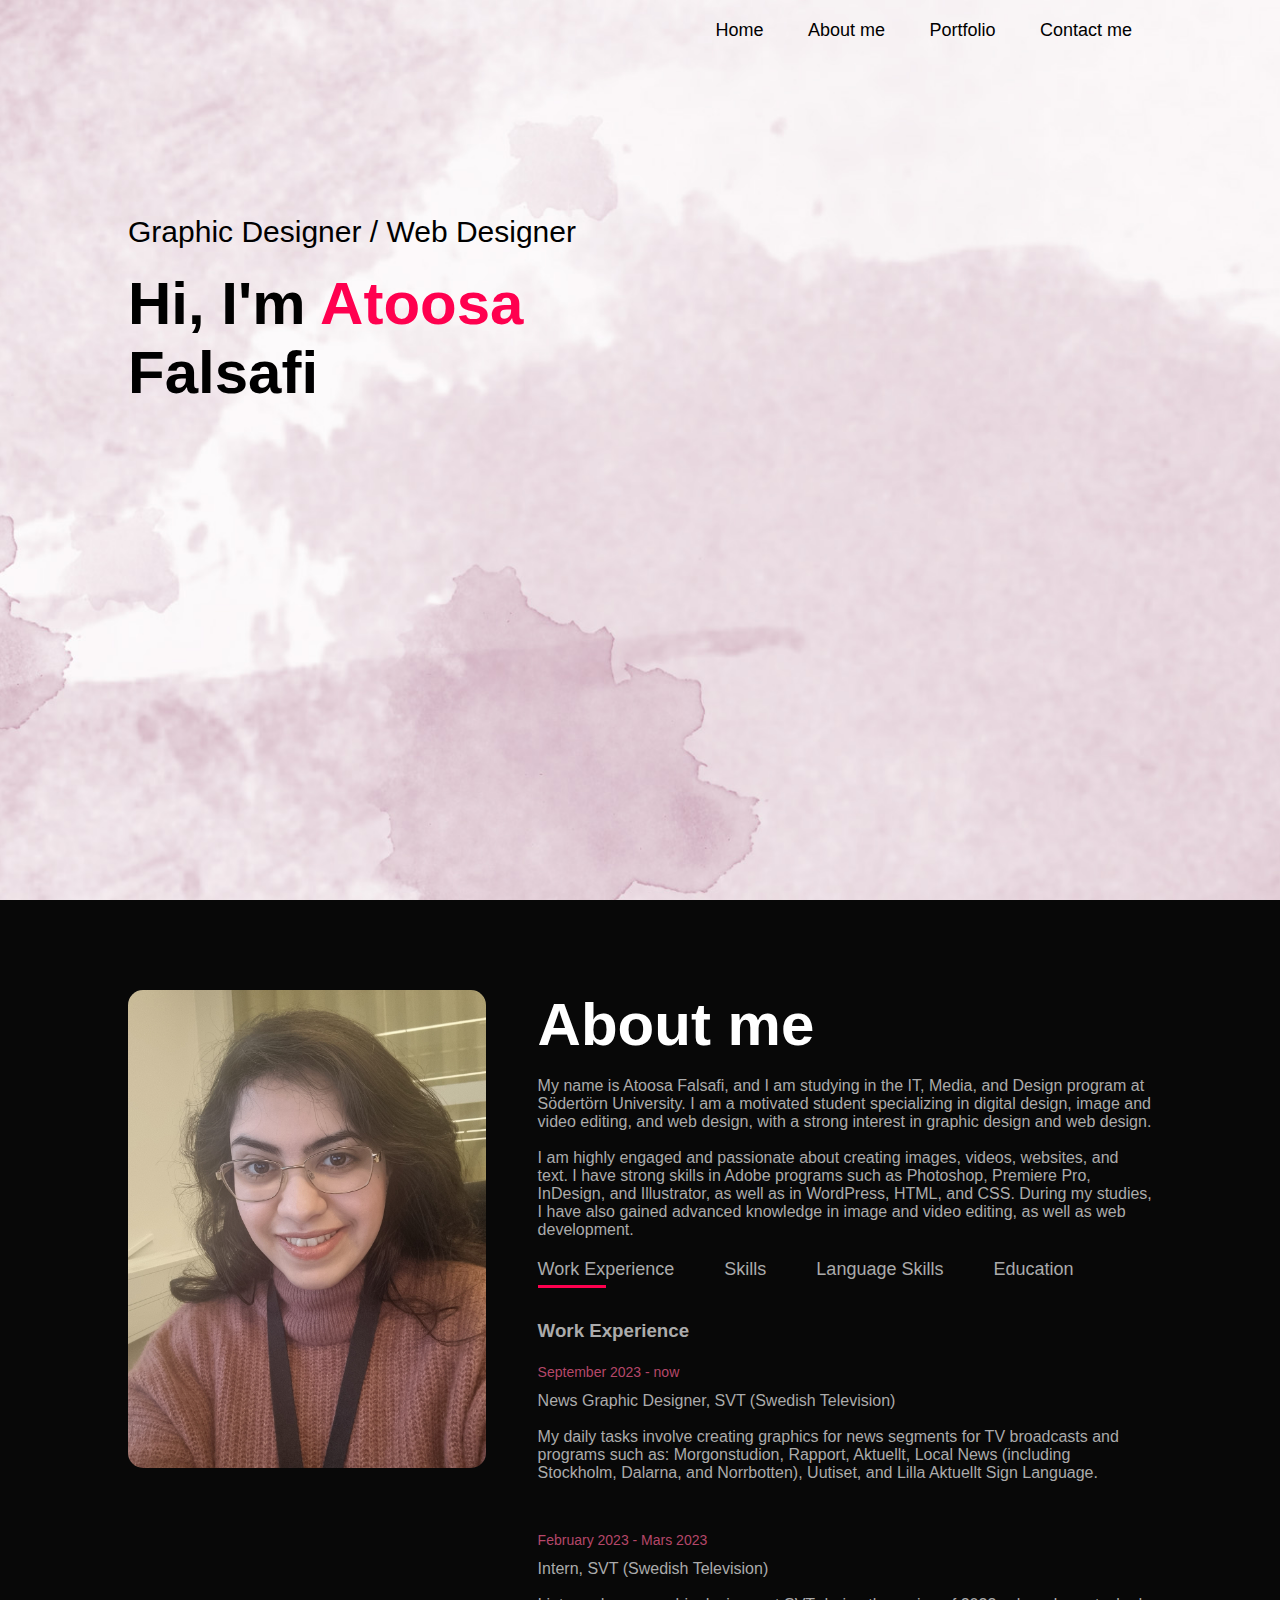
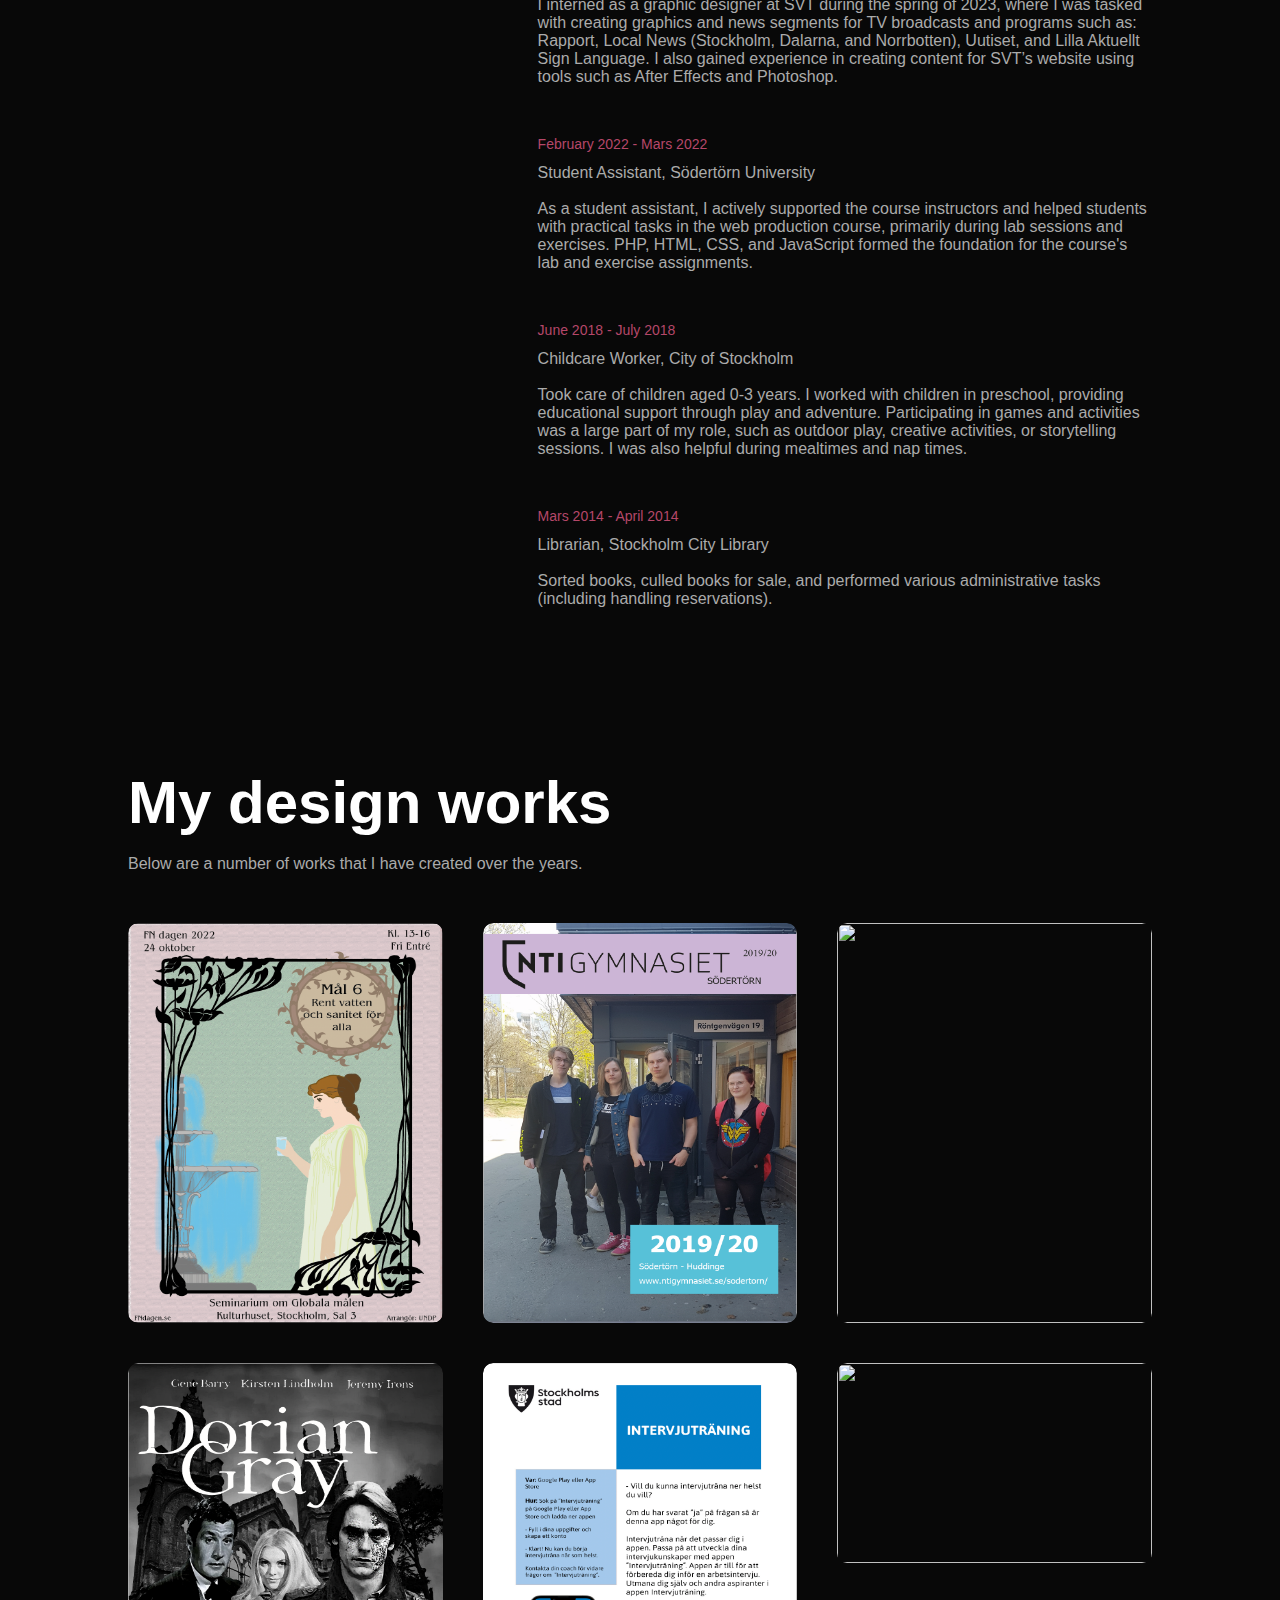
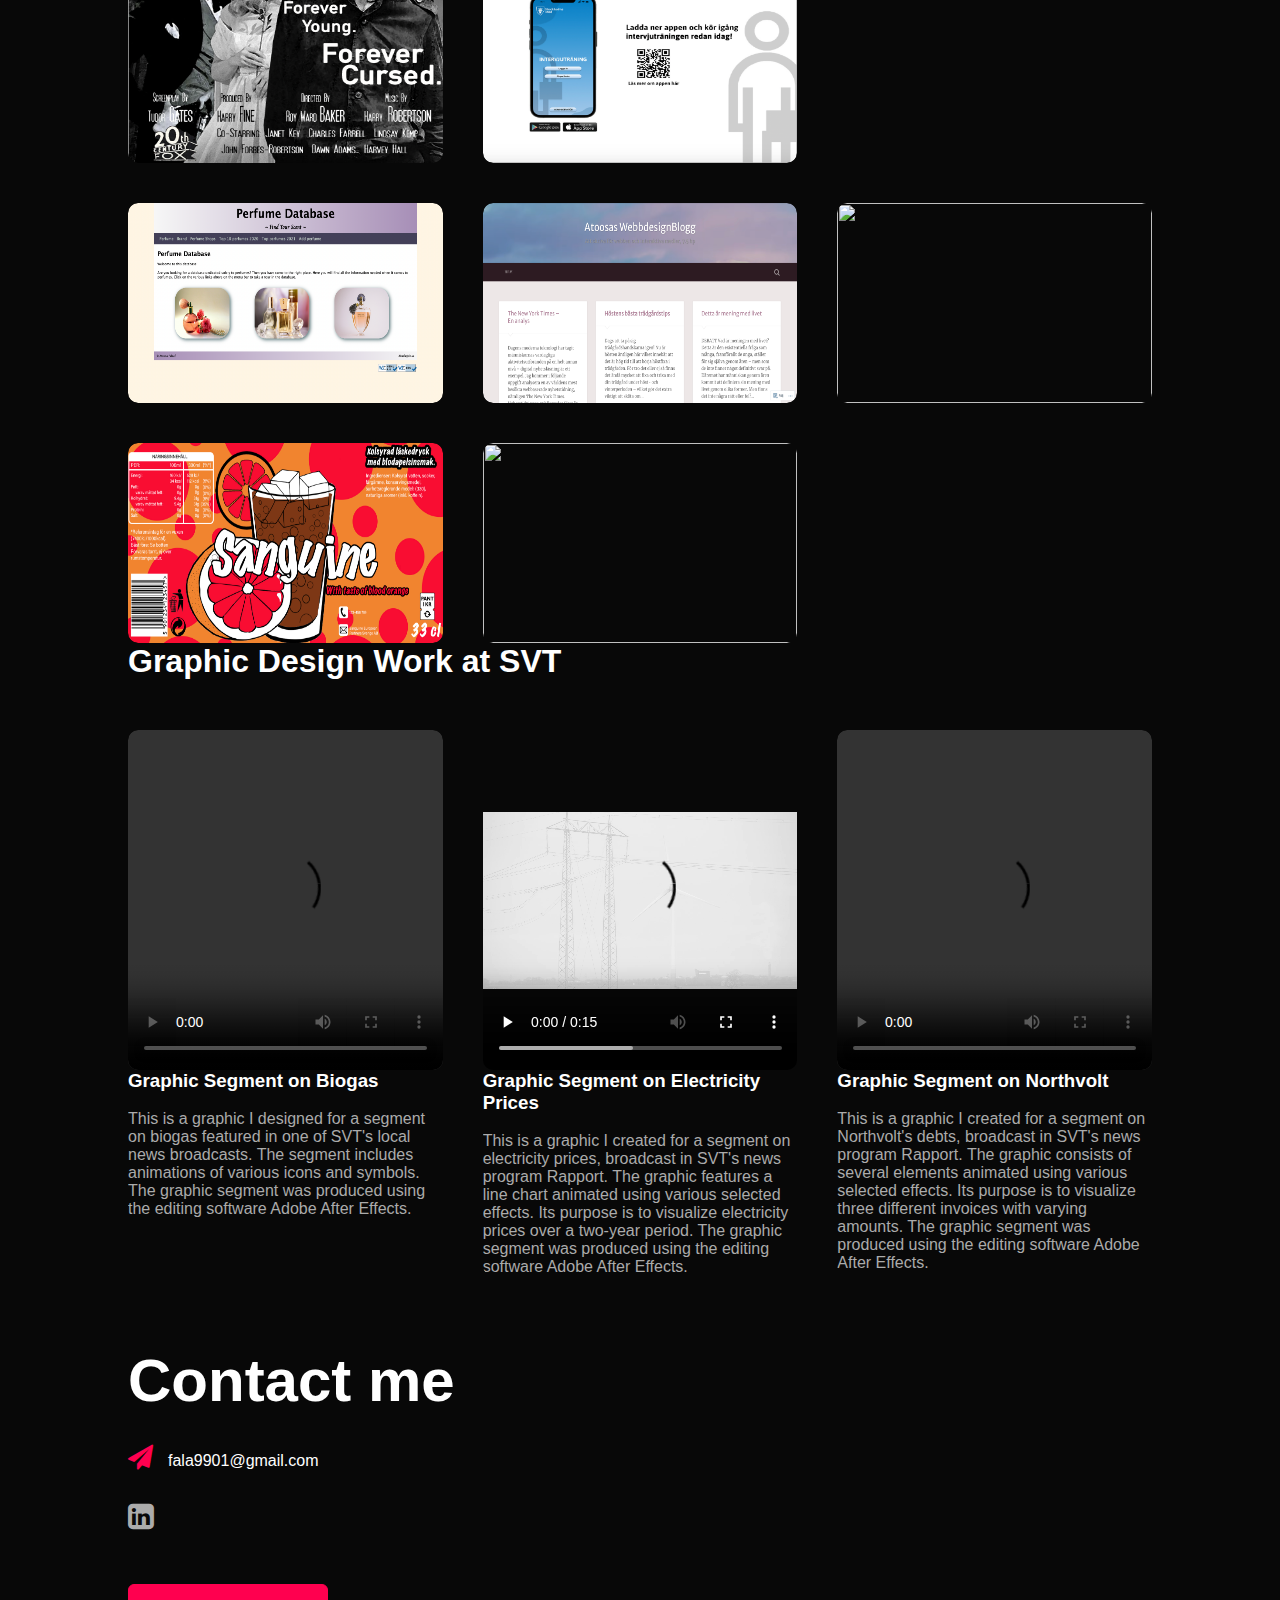
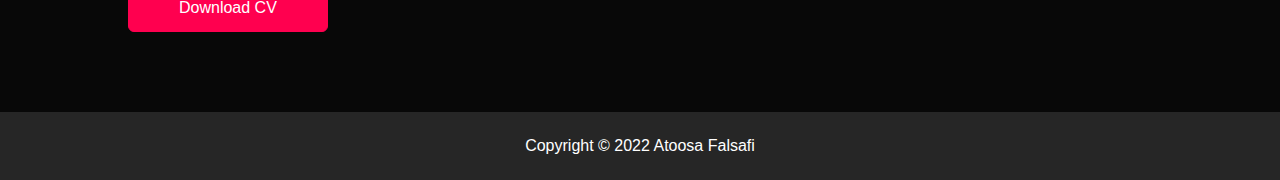
==== index_portfolio_eng.html @ 995c5512 "Add files via upload" ====
<!DOCTYPE html>
<html lang="eng">
<head>
    <meta charset="UTF-8">
    <meta http-equiv="X-UA-Compatible" content="IE=edge">
    <meta name="viewport" content="width=device-width, initial-scale=1.0">
    <title>Atoosa Falsafi | Portfolio</title>

    <link rel="stylesheet" href="mystyle.css">
    <link rel="stylesheet" href="https://stackpath.bootstrapcdn.com/font-awesome/4.7.0/css/font-awesome.min.css">
</head>
<body>

    <div id="header">
        <div class="container">
            <nav>
                <ul id="sidemenu">
                    <li><a href="#home">Home</a></li>
                    <li><a href="#about">About me</a></li>
                    <li><a href="#portfolio">Portfolio</a></li> 
                    <li><a href="#contact">Contact me</a></li>
                    <i class="fa fa-times" onclick="closemenu()"></i>
                </ul>
                <i class="fa fa-bars" onclick="openmenu()"></i>
            </nav>

            <div class="header-text">
                <p>Graphic Designer / Web Designer</p>
                <h1>Hi, I'm <span>Atoosa</span><br>Falsafi</h1>
            </div>
        </div>
    </div>

   <!-------about--------->

    <div id="about">
        <div class="container">
            <div class="row">
                <div class="about-col-1">
                    <img src="img/atoosa.jpg" alt="">
                </div>
                <div class="about-col-2">
                    <h1 class="sub-title">About me</h1>
                    <br>
                    <p>My name is Atoosa Falsafi, and I am studying in the IT, Media, and Design program at Södertörn University. I am a motivated student specializing in digital design, image and video editing, and web design, with a strong interest in graphic design and web design.
                    <br>
                    <br>
                    I am highly engaged and passionate about creating images, videos, websites, and text. I have strong skills in Adobe programs such as Photoshop, Premiere Pro, InDesign, and Illustrator, as well as in WordPress, HTML, and CSS. During my studies, I have also gained advanced knowledge in image and video editing, as well as web development.</p>

                    <div class="tab-titles">
                        <p class="tab-links  active-link" onclick="opentab('experience')">Work Experience</p>
                        <p class="tab-links" onclick="opentab('skills')">Skills</p>
                        <p class="tab-links" onclick="opentab('language')">Language Skills</p>
                        <p class="tab-links" onclick="opentab('education')">Education</p>
                    </div>

                    <div class="tab-contents active-tab" id="experience">
                        <ul>
                            <h3>Work Experience</h3>
                            <li><span>September 2023 - now</span><br>News Graphic Designer, SVT (Swedish Television)
                                <br>
                                <br>
                                My daily tasks involve creating graphics for news segments for TV broadcasts and programs such as: Morgonstudion, Rapport, Aktuellt, Local News (including Stockholm, Dalarna, and Norrbotten), Uutiset, and Lilla Aktuellt Sign Language.
                            </li>

                            <br>

                            <li><span>February 2023 - Mars 2023</span><br>Intern, SVT (Swedish Television)
                                <br>
                                <br>
                                I interned as a graphic designer at SVT during the spring of 2023, where I was tasked with creating graphics and news segments for TV broadcasts and programs such as: Rapport, Local News (Stockholm, Dalarna, and Norrbotten), Uutiset, and Lilla Aktuellt Sign Language. I also gained experience in creating content for SVT’s website using tools such as After Effects and Photoshop.
                            </li>

                            <br>

                            <li><span>February 2022 - Mars 2022</span><br>Student Assistant, Södertörn University
                                <br>
                                <br>
                                As a student assistant, I actively supported the course instructors and helped students with practical tasks in the web production course, primarily during lab sessions and exercises. PHP, HTML, CSS, and JavaScript formed the foundation for the course's lab and exercise assignments.
                            </li>

                            <br>

                            <li><span>June 2018 - July 2018</span><br>Childcare Worker, City of Stockholm
                                <br>
                                <br>
                                Took care of children aged 0-3 years. I worked with children in preschool, providing educational support through play and adventure. Participating in games and activities was a large part of my role, such as outdoor play, creative activities, or storytelling sessions. I was also helpful during mealtimes and nap times.
                            </li>

                            <br>

                            <li><span>Mars 2014 - April 2014</span><br>Librarian, Stockholm City Library
                                <br>
                                <br>
                                Sorted books, culled books for sale, and performed various administrative tasks (including handling reservations).
                            </li>
                        </ul>
                    </div>

                    <div class="tab-contents" id="skills">
                        <ul>
                            <h3>Skills – Computer skills</h3>
                            <li><span>Adobe Creative Cloud:</span>
                                <br>After Effects – Very good knowledge
                                <br>Illustrator – Good knowledge
                                <br>InDesign – Very good knowledge
                                <br>Photoshop – Very good knowledge
                                <br>Premiere Pro – Very good knowledge
                                <br>XD – Very good knowledge
                            </li>

                            <li><span>Figma</span>
                                <br>
                                Very good knowledge
                            </li>

                            <li><span>Microsoft Office</span>
                                <br>
                                Very good knowledge
                            </li>

                            <li><span>Visual Studio Code</span>
                                <br>
                                Very good knowledge
                            </li>

                            <li><span>WordPress</span>
                                <br>
                                Very good knowledge
                            </li>
                        </ul> 
                    </div>

                    <div class="tab-contents" id="language">
                        <ul>
                            <h3>Language skills</h3>
                            <li><span>English</span>
                                <br>
                                Very good knowledge in speaking and writing
                            </li>

                            <li><span>Persian / Farsi</span>
                                <br>
                                Native language
                            </li>

                            <li><span>Swedish</span>
                                <br>
                                Native or bilingual level
                            </li>
                        </ul> 
                    </div>

                    <div class="tab-contents" id="education">
                        <ul>
                            <h3>Education</h3>
                            <li><span>January 2023 - February 2023</span><br>Mobile Services and Interfaces, Independent Course 7.5 ECTS<br>Södertörn University
                                <br>
                                <br>
                                Through theoretical deepening, I learned to critically examine and explore various development opportunities within the field of mobile interfaces. I also learned the different methods and qualitative usability tests for mobile services and interfaces in various contexts.
                            </li>

                            <br>
                            
                            <li><span>August 2022 - October 2022</span><br>Writing for the Web and Interactive Media, Independent Course 7.5 ECTS<br>Södertörn University
                                <br>
                                <br>
                                During the course, I had the opportunity to learn how to express my opinions and communicate effectively through interactive media. In addition, I gained knowledge about the requirements and conditions for writing for the web and other interactive media. Upon completing the course, I acquired both theoretical and practical skills that provide me with the foundation to become a stronger writer.
                            </li>

                            <br>

                            <li><span>June 2022 - August 2022</span><br>Sound Design for Film, Independent Course 7.5 ECTS<br>Blekinge Institute of Technology 
                                <br>
                                <br>
                                The course gives me the opportunity to develop fundamental knowledge in sound systems for, for example, films. 
                            </li>

                            <br>

                            <li><span>August 2020 - June 2023</span><br>IT, Media and Design, Bachelor's Degree with a Major in Media Technology<br>Södertörn University
                                <br>
                                <br>
                                The program provides me with broad knowledge in the field of media technology, as well as advanced knowledge in design, with opportunities to specialize. The program combines courses on how media and information technology impact individuals and society, with practical components such as UX design, interaction design, web production, media design, and graphic design.
                            </li>

                            <br>

                            <li><span>October 2019 - December 2019</span><br>JavaScript 1<br>Åsö Adult Education Center
                                <br>
                                <br>
                                During the course, I gained basic theoretical and practical knowledge of the JavaScript programming language.
                            </li>

                            <br>

                            <li><span>October 2019 - December 2019</span><br>Web Development 1<br>Åsö Adult Education Center
                                <br>
                                <br>
                                In the Web Development 1 course, I gained additional knowledge in building websites for various purposes, focusing primarily on the standards of HTML and CSS, as well as image and media optimization for the web. The final exam was an individual project that involved creating a custom Bootstrap website. 
                            </li>

                            <br>

                            <li><span>August 2016 - Juni 2019</span><br>Aesthetics program, aesthetics and media<br>NTI/IT – High School Södertörn, Huddinge
                                <br>
                                <br>
                                The Aesthetics and Media specialization provided me with advanced knowledge in digital media from an aesthetic perspective. I also had the opportunity to develop my skills in communicating with digital tools that are relevant in the industry. The focus was on sound, images, and storytelling. This specialization also gave me the chance to experience, interpret, and reflect on digital expressions from various perspectives, as well as to encounter, use, and create digital products.
                            </li>

                            <br>

                            <li><span>August 2012 - June 2015</span><br>Kvickentorpsskolan, Farsta</li>

                            <br>

                            <li><span>August 2007 - June 2012</span><br>Farstaängsskolan, Farsta</li>

                            <br>

                            <li><span>August 2005 - June 2007</span><br>Västbodaskolan, Farsta</li>
                        </ul>
                    </div>
                    
                </div>
            </div>
        </div>
    </div>

<!-------Portfolio-------->
<div id="portfolio">
<div class="container">
    <h1 class="sub-title">My design works</h1>
    <br>
    <p class="movie">Below are a number of works that I have created over the years.</p>
    <div class="work-list">
        <div class="work">
            <img src="img/illustration.png" alt=""  width="250" height="400">
            <div class="layer">
                <h3><b>Poster</b></h3>
                <p>A Jugend poster with the sixth (Clean Water and Sanitation for All) global goal as its theme.</p>
            </div>
        </div>

        <div class="work">
            <img src="img/skoltidning.png" alt="" width="250" height="400">
            <div class="layer">
                <h3><b>School newspaper</b></h3>
                <p>A school newspaper aimed for students considering high school and program specializations. It provides an overview of high school life, featuring four interviews with students from different programs. The newspaper was created using Adobe InDesign.</p>
                <a href="img/Gymnasiearbete, Atoosa Falsafi.pdf"><i class="fa fa-download"></i></a>
            </div>
        </div>

        <div class="work">
            <img src="img/Affisch - T-shirt.jpg" alt="" width="250" height="400">
            <div class="layer">
                <h3><b>Poster - T-shirt</b></h3>
                <p>A promotional poster for ordering and purchasing printed t-shirts.</p>
            </div>
        </div>
      
        <div class="work">
            <img src="img/dorian_gray.png" alt="" width="250" height="400">
            <div class="layer">
                <h3><b>Movie poster</b></h3>
                <p>A redesigned movie poster for the film <i>Dorian Gray</i> (2010).</p>
            </div>
        </div>

        <div class="work">
            <img src="img/informationsblad.png" alt="" width="250" height="400">
            <div class="layer">
                <h3><b>Information sheet</b></h3>
                <p>As part of a collaboration with the City of Stockholm in connection with the development of an interview training tool, I created an information sheet intended for the candidates.</p>
            </div>
        </div>

        <div class="work">
            <img src="img/book_mall_of_storus.png" alt="" width="500" height="200">
            <div class="layer">
                <h3><b>Book website</b></h3>
                <p>A self-compiled book website that provides an overview of popular books over the years. It also functions as a book blog.</p>
                <a href="https://mi.sh.se/~20atfa/bok/"><i class="fa fa-external-link"></i></a>
            </div>
        </div>

        <div class="work">
            <img src="img/parfym_databas.png" alt="" width="500" height="200">
            <div class="layer">
                <h3><b>Perfume Database</b></h3>
                <p>The website, built with PHP, features a selection of perfumes for both men and women, along with a list of retailers and their global locations. Visitors can add, edit, or remove perfume options. It also includes an information page about the brand founders.</p>
                <a href="https://mi.sh.se/~20atfa/individuell_uppgift/"><i class="fa fa-external-link"></i></a>
            </div>
        </div>

        <div class="work">
            <img src="img/wordpress.png" alt="" width="500" height="200">
            <div class="layer">
                <h3><b>WordPress - Blog</b></h3>
                <p>The task was to create my own WordPress blog with the purpose of writing various newspaper articles on different topics.</p>
                <a href="https://blog47068744.wordpress.com/"><i class="fa fa-external-link"></i></a>
            </div>
        </div>

        <div class="work">
            <img src="img/voyage.png" alt="" width="500" height="200">
            <div class="layer">
                <h3><b>Travel website</b></h3>
                <p>A travel website created with Bootstrap.</p>
                <a href="#"><i class="fa fa-external-link"></i></a>
            </div>
        </div>
        
        <div class="work">
            <img src="img/sanguine.png" alt="" width="600" height="200">
            <div class="layer">
                <h3><b>Soft drink label</b></h3>
                <p>The task was to create an original soft drink label. The work was done using the image editing software Adobe Photoshop.</p>
            </div>
        </div>
    
        <div class="work">
            <img src="img/folder.png" alt="" width="400" height="200">
            <div class="layer">
                <h3><b>Folder</b></h3>
                <p>The folder is an information sheet focusing on "ground elder." It was created using Adobe InDesign.</p>
            </div>
        </div>
    </div>

    <h1 class="svt-title">Graphic Design Work at SVT</h1>
    <div class="work-list-movie">
        <div class="work2">
            <video width="520" height="340" controls>
                <source src="img/biogas-titt.mp4" type="video/mp4">
                <source src="img/biogas-titt.ogg" type="video/ogg">
            </video>
            <h3><b>Graphic Segment on Biogas</b></h3>
            <br>
            <p class="movie">This is a graphic I designed for a segment on biogas featured in one of SVT's local news broadcasts. The segment includes animations of various icons and symbols. The graphic segment was produced using the editing software Adobe After Effects.</p>
        </div>

        <div class="work2">
            <video width="520" height="340" controls>
                <source src="img/elpriser-del-02-titt-ny.mp4" type="video/mp4">
                <source src="img/elpriser-del-02-titt-ny.ogg" type="video/ogg">
            </video>
            <h3><b>Graphic Segment on Electricity Prices</b></h3>
            <br>
            <p class="movie">This is a graphic I created for a segment on electricity prices, broadcast in SVT's news program Rapport. The graphic features a line chart animated using various selected effects. Its purpose is to visualize electricity prices over a two-year period. The graphic segment was produced using the editing software Adobe After Effects.</p>
        </div>

        <div class="work2">
            <video width="520" height="340" controls>
                <source src="img/northvolt-skulder-del-02-titt-v3.mp4" type="video/mp4">
                <source src="img/northvolt-skulder-del-02-titt-v3.ogg" type="video/ogg">
            </video>
            <h3><b>Graphic Segment on Northvolt</b></h3>
            <br>
            <p class="movie">This is a graphic I created for a segment on Northvolt's debts, broadcast in SVT's news program Rapport. The graphic consists of several elements animated using various selected effects. Its purpose is to visualize three different invoices with varying amounts. The graphic segment was produced using the editing software Adobe After Effects.</p>
        </div>
    </div>

</div>
</div>

<!-----Contact------>
<div id="contact">
    <div class="container">
    <div class="row">
        <div class="contact-left">
            <h1 class="sub-title">Contact me</h1>
            <p><i class="fa fa-paper-plane"></i>fala9901@gmail.com</p>
            <div class="social-icons">
                <a href="https://www.linkedin.com/in/atoosa-falsafi-4609231b5/ "><i class="fa fa-linkedin-square"></i></a>
            </div>
            <a href="img/Atoosa_Falsafi_CV.pdf" download class="btn btn2 ">Download CV</a>
        </div>
    </div>
    </div>
    <div class="copyright">
        <p>Copyright &copy; 2022 Atoosa Falsafi</p>
    </div>
</div>


<script>
    
    var tablinks = document.getElementsByClassName("tab-links");
    var tabcontents = document.getElementsByClassName("tab-contents");

    function opentab(tabname){
        for(tablink of tablinks){
            tablink.classList.remove("active-link");
        }
        for(tabcontent of tabcontents){
            tabcontent.classList.remove("active-tab");
        }
        event.currentTarget.classList.add("active-link"); 
        document.getElementById(tabname).classList.add("active-tab");
    }

</script>

<script>
    var sidemeu = document.getElementById("sidemenu");

    function openmenu(){
        sidemeu.style.right = "0";
    }

    function closemenu(){
        sidemeu.style.right = "-200px";
    }


</script>
    
</body>
</html>
---- mystyle.css ----
*{
    margin: 0;
    padding: 0;
    font-family: 'Poppins', sans-serif;
    box-sizing: border-box;
}

html{
    scroll-behavior: smooth;
}

body{
    background: #080808;
    color: #fff;
}

#header{
    width: 100%;
    height: 100vh;
    background-image: url('img/watercolor4.jpg');
    background-size: cover;
    background-position: center;
}

p.movie{
    color: #ababab;   
}

.container{
    padding: 10px 10%;
}

nav{
    display: flex;
    align-items: center;
    justify-content: space-between;
    flex-wrap: wrap;
    float: right;
}

nav ul li{
    display: inline-block;
    list-style: none;
    margin: 10px 20px;
}

nav ul li a{
    color: #000;
    text-decoration: none;
    font-size: 18px;
    position: relative;
}

nav ul li a::after{
    content: '';
    width: 0;
    height: 3px;
    background: #ff004f;
    position: absolute;
    left: 0;
    bottom: -6px;
    transition: 0.5s;
}

nav ul li a:hover::after{
    width: 100%;

}

.header-text{
    margin-top: 20%;
    font-size: 30px;
}

.header-text h1{
    font-size: 60px;
    margin-top: 20px;
    color: #000;
}

.header-text h1 span{
    color: #ff004f;
}

.header-text p{
    color: #000;
}

/*-----about-------*/

#about{
    padding: 80px 0;
    color: #ababab;
}

.row{
    display: flex;
    justify-content: space-between;
    flex-wrap: wrap;
}

.about-col-1{
    flex-basis: 35%;
}

.about-col-1 img{
    width: 100%;
    border-radius: 15px;
}

.about-col-2{
    flex-basis: 60%;

}

.sub-title{
    font-size: 60px;
    font-weight: 600;
    color: #fff;
}

.tab-titles{
    display: flex;
    margin: 20px 0 40px;
}

.tab-links{
    margin-right: 50px;
    font-size: 18px;
    font-weight: 500;
    cursor: pointer;
    position: relative;
}

.tab-links::after{
    content: '';
    width: 0;
    height: 3px;
    background: #ff004f;
    position: absolute;
    left: 0;
    bottom: -8px;
    transition: 0.5s;
}

.tab-links.active-link::after{
    width: 50%;
}

.tab-contents ul li{
    list-style: none;
    margin: 10px 0;
}

.tab-contents ul li span{
    color: #b54769;
    font-size: 14px;
    line-height: 40px;
}

.tab-contents{
    display: none;
}

.tab-contents.active-tab{
    display: block;
}

/*------services--------*/

#services{
    padding: 30px 0;
}

.services-list{
    display: grid;
    grid-template-columns: repeat(auto-fit, minmax(250px, 1fr));
    grid-gap: 40px;
    margin-top: 50px;
}

.services-list div{
    background: #262626;
    padding: 40px;
    font-size: 13px;
    font-weight: 300;
    border-radius: 10px;
    transition: background 0.5s, transform 0.5s;
}

.services-list div i{
    font-size: 50px;
    margin-bottom: 30px;
}

.services-list div h2{
    font-size: 30px;
    font-weight: 500;
    margin-bottom: 15px;
}

.services-list div a{
    text-decoration: none;
    color: white;
    font-size: 12px;
    margin-top: 20px;
    display: inline-block;
}

.services-list div:hover{
    background: #ff004f;
    transform: translateY(-10px);
}


/*------------portfolio-----------*/
#portfolio{
    padding: 50px 0;
}

.work-list{
    display: grid;
    grid-template-columns: repeat(auto-fit, minmax(250px, 1fr));
    grid-gap: 40px;
    margin-top: 50px;
}

.work-list-movie{
    display: grid;
    grid-template-columns: repeat(auto-fit, minmax(250px, 1fr));
    grid-gap: 40px;
    margin-top: 50px;
}

.work{
    border-radius: 10px;
    position: relative;
    overflow: hidden;
}

.work2{
    border-radius: 10px;
    position: relative;
    overflow: hidden;
}

.work img{
    width: 100%;
    border-radius: 10px;
    display: block;
    transition: transform 0.5s;
}

.work2 video{
    width: 100%;
    border-radius: 10px;
    display: block;
}

.layer{
    width: 100%;
    height: 0;
    background: linear-gradient(rgba(0, 0, 0, 0.6), #ff004f);
    border-radius: 10px;
    position: absolute;
    left: 0;
    bottom: 0;
    overflow: hidden;
    display: flex;
    align-items: center;
    justify-content: center;
    flex-direction: column;
    padding: 0 40px;
    text-align: center;
    font-size: 14px;
    transition: height 0.5s;
}

.layer h3{
    font-weight: 500;
    margin-bottom: 20px;
}

.layer a{
    margin-top: 20px;
    color: #ff004f;
    text-decoration: none;
    font-size: 18px;
    line-height: 60px;
    background: #fff;
    width: 60px;
    height: 60px;
    border-radius: 50%;
    text-align: center;
}

.work:hover img{
    transform: scale(1.1);

}

.work:hover .layer{
    height: 100%;
}

.btn{
    display: block;
    margin: 50px auto;
    width: fit-content;
    border: 1px solid #ff004f;
    padding: 14px 50px;
    border-radius: 6px;
    text-decoration: none;
    color: white;
    transition: background 0.5s;
}

.btn:hover{
    background: #ff004f;
}

/*-------contact--------*/
.contact-left{
    flex-basis: 35%;
}

.contact-right{
    flex-basis: 60%;
}

.contact-left p{
    margin-top: 30px;
}

.contact-left p i{
    color: #ff004f;
    margin-right: 15px;
    font-size: 25px;
}

.social-icons{
    margin-top: 30px;
}

.social-icons a{
    text-decoration: none;
    font-size: 30px;
    margin-right: 15px;
    color: #ababab;
    display: inline-block;
    transition: transform 0.5s;
}

.social-icons a:hover{
    color: #ff004f;
    transform: translateY(-5px);
}

.btn.btn2{
    display: inline-block;
    background: #ff004f;
}

.contact-right form{
    width: 100%;
}

form input, form textarea{
    width: 100%;
    border: 0;
    outline: none;
    background: #262626;
    padding: 15px;
    margin: 15px 0;
    color: #fff;
    font-size: 18px;
    border-radius: 6px;
}

form .btn2{
    padding: 14px 60px;
    font-size: 18px;
    margin-top: 20px;
    cursor: pointer;
}

.copyright{
    width: 100%;
    text-align: center;
    padding: 25px 0;
    background: #262626;
    font-weight: 300;
    margin-top: 20px;
}

/*-------CSS for phone-------*/

nav .fa{
    display: none;
}

@media only screen and (max-width: 600px){
    #header{
        background-image: url('img/phone_background.png');
        background-size: cover;
    }

    .header-text{
        margin-top: 30%;
        font-size: 16px;
    }

    .header-text h1{
        font-size: 30px;
    }

    nav .fa{
        display: block;
        font-size: 25px;
        color: black;
    }

    nav ul{
        background: #ff004f;
        position: fixed;
        top: 0;
        right: -200px;
        width: 200px;
        height: 100vh;
        padding-top: 50px;
        z-index: 2;
        transition: right 0.5s;
    }

    nav ul li{
        display: block;
        margin: 25px;
    }

    nav ul .fa{
        position: absolute;
        top: 25px;
        left: 25px;
        cursor: pointer;
    }

    .sub-title{
        font-size: 30px;
    }

    .about-col-1, .about-col-2{
        flex-basis: 100%;
    }

    .about-col-1{
        margin-bottom: 30px;
    }

    .about-col-2{
        font-size: 14px;
    }

    .tab-links{
        font-size: 16px;
        margin-right: 20px;
    }

    .contact-left, .contact-right{
        flex-basis: 100%;
    }

    .copyright{
        font-size: 14px;
    }
}
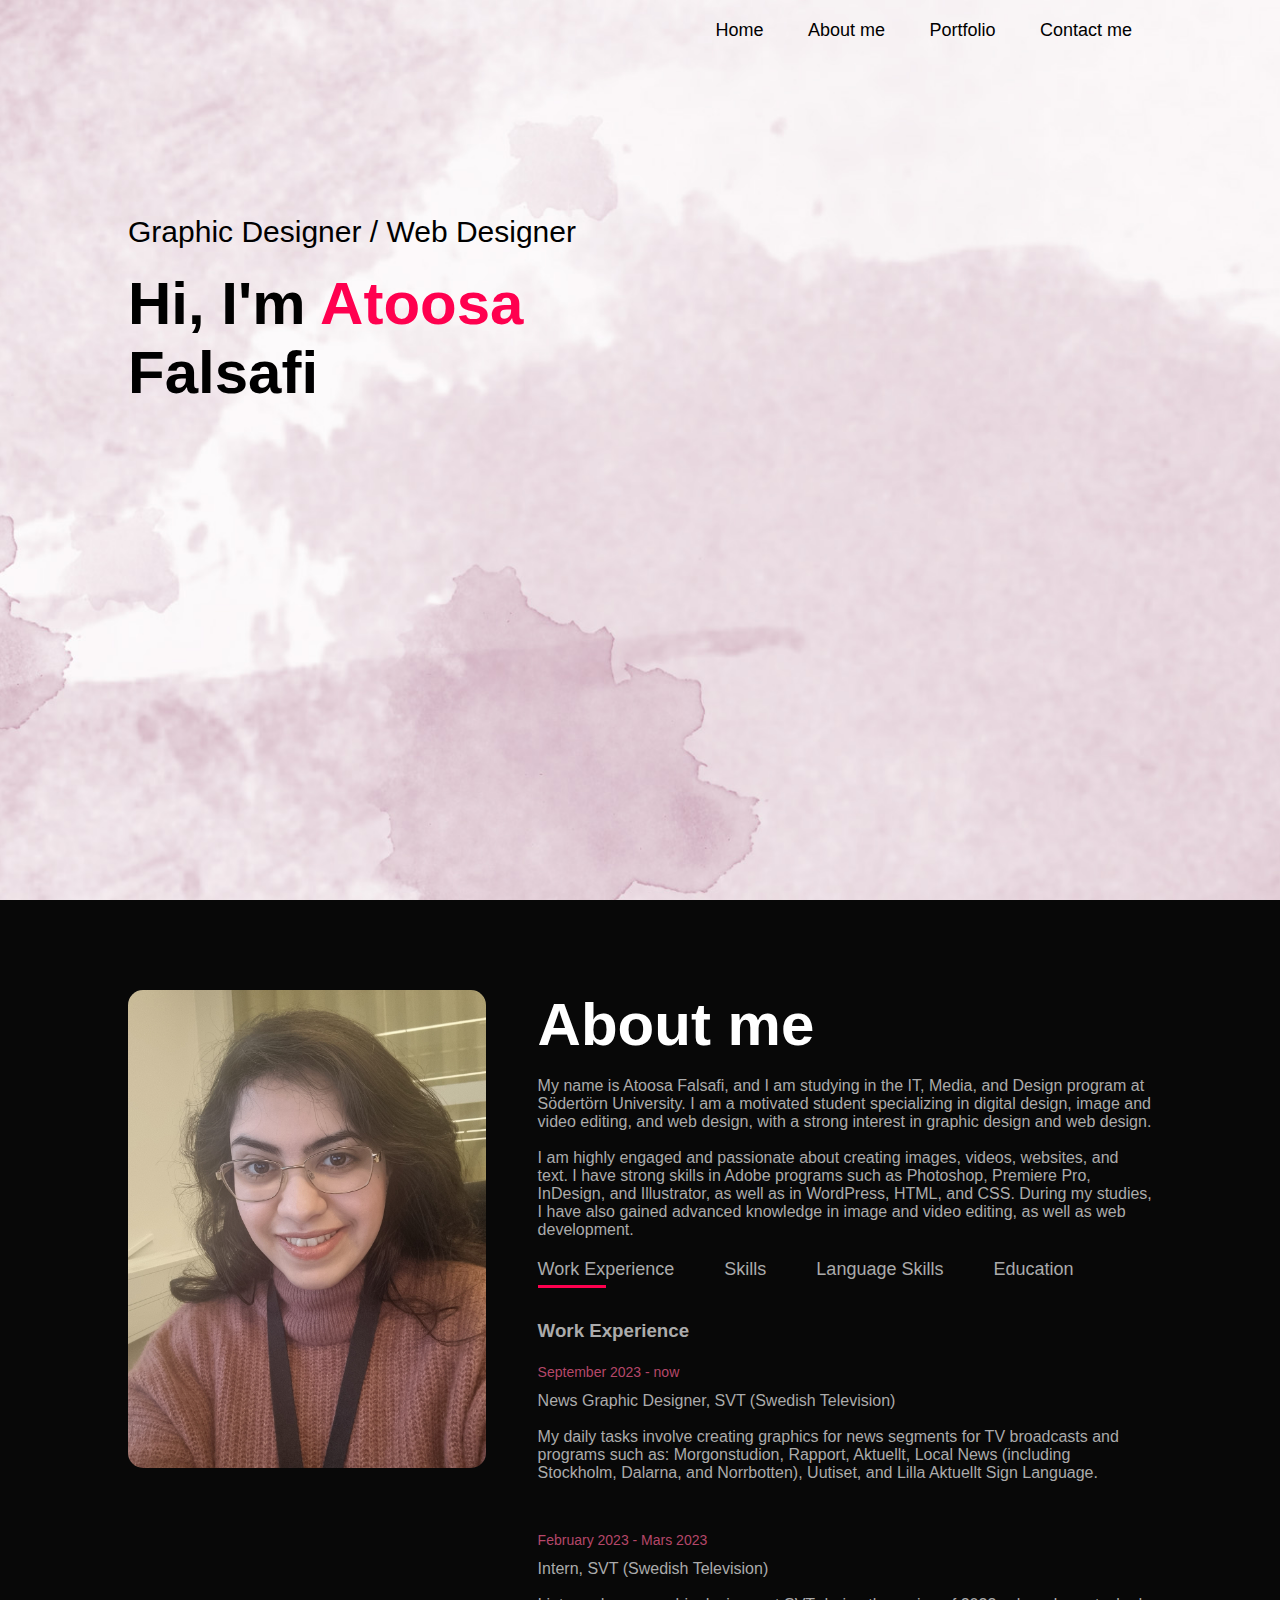
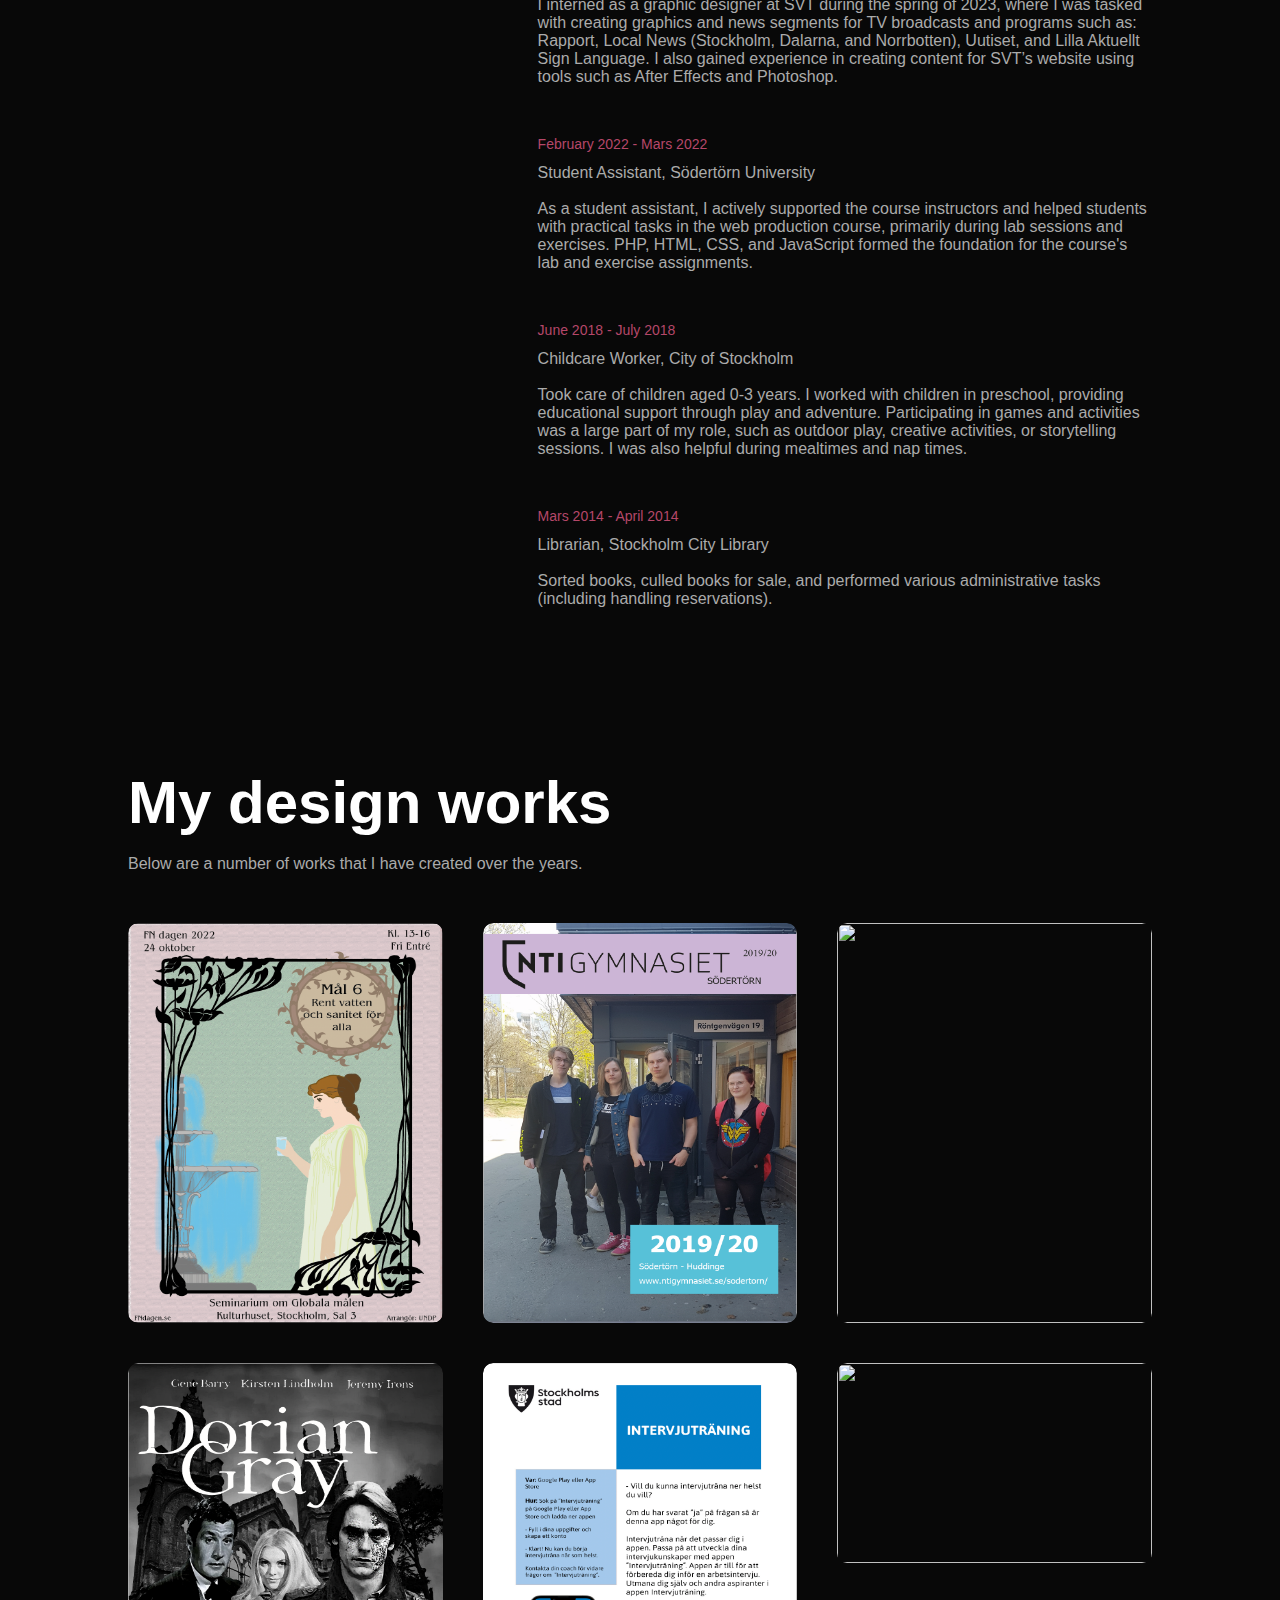
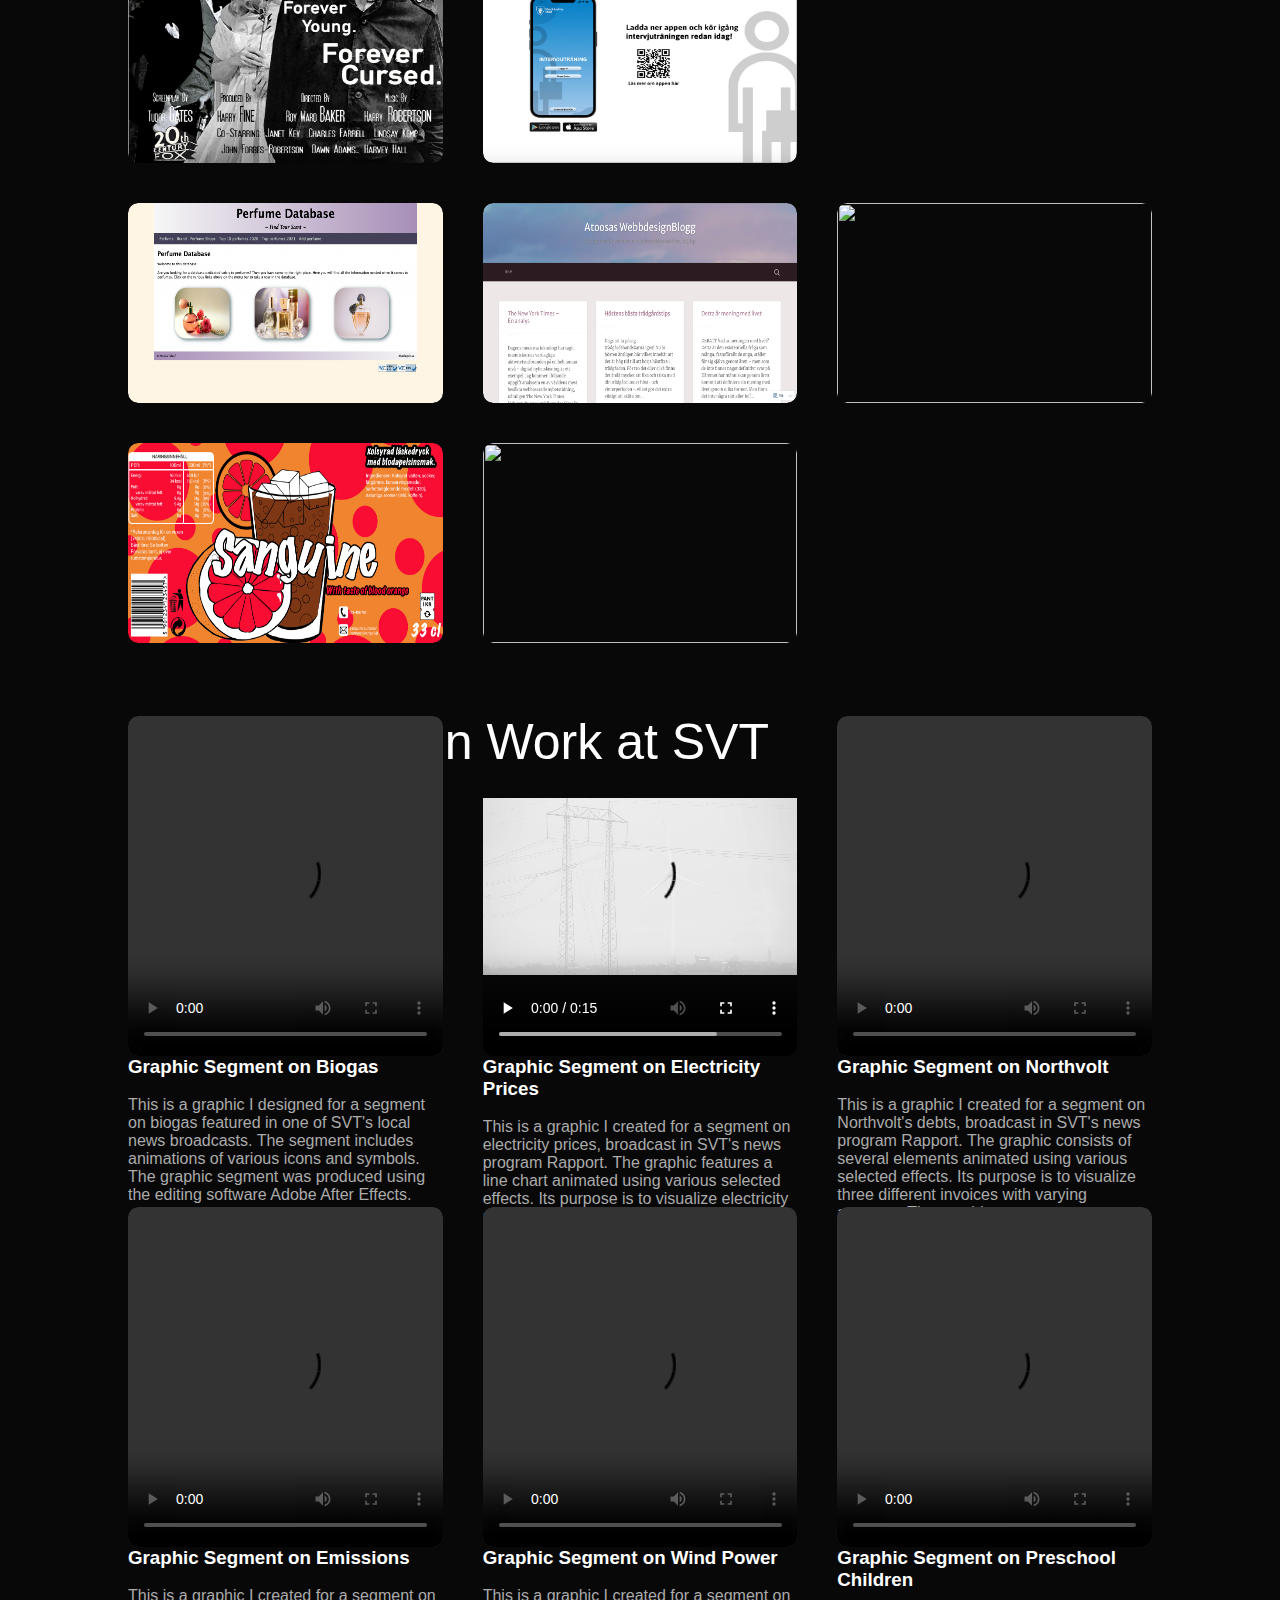
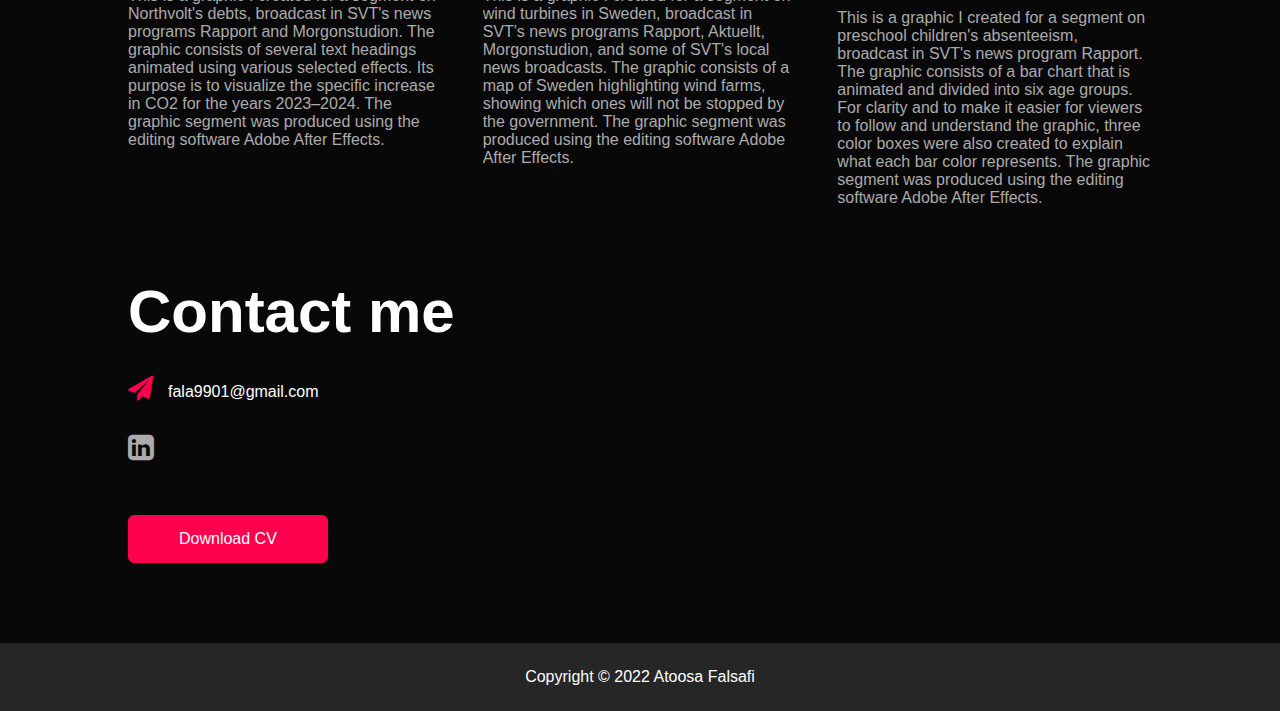
==== commit 7d1d1ec9: "Add files via upload" ====
--- a/index_portfolio_eng.html
+++ b/index_portfolio_eng.html
@@ -361,6 +361,39 @@
         </div>
     </div>
 
+    <div class="work-list-movie">
+        <div class="work2">
+            <video width="520" height="340" controls>
+                <source src="img/utslapp-tabell-titt-v3.mp4" type="video/mp4">
+                <source src="img/utslapp-tabell-titt-v3.ogg" type="video/ogg">
+            </video>
+            <h3><b>Graphic Segment on Emissions</b></h3>
+            <br>
+            <p class="movie">This is a graphic I created for a segment on Northvolt's debts, broadcast in SVT's news programs Rapport and Morgonstudion. The graphic consists of several text headings animated using various selected effects. Its purpose is to visualize the specific increase in CO2 for the years 2023–2024. The graphic segment was produced using the editing software Adobe After Effects.</p>
+        </div>
+
+        <div class="work2">
+            <video width="520" height="340" controls>
+                <source src="img/vindkraft-karta-v6-titt.mp4" type="video/mp4">
+                <source src="img/vindkraft-karta-v6-titt.ogg" type="video/ogg">
+            </video>
+            <h3><b>Graphic Segment on Wind Power</b></h3>
+            <br>
+            <p class="movie">
+                This is a graphic I created for a segment on wind turbines in Sweden, broadcast in SVT's news programs Rapport, Aktuellt, Morgonstudion, and some of SVT's local news broadcasts. The graphic consists of a map of Sweden highlighting wind farms, showing which ones will not be stopped by the government. The graphic segment was produced using the editing software Adobe After Effects.</p>
+        </div>
+
+        <div class="work2">
+            <video width="520" height="340" controls>
+                <source src="img/franvaro-forskola-barn.mp4" type="video/mp4">
+                <source src="img/franvaro-forskola-barn.ogg" type="video/ogg">
+            </video>
+            <h3><b>Graphic Segment on Preschool Children</b></h3>
+            <br>
+            <p class="movie">
+                This is a graphic I created for a segment on preschool children's absenteeism, broadcast in SVT's news program Rapport. The graphic consists of a bar chart that is animated and divided into six age groups. For clarity and to make it easier for viewers to follow and understand the graphic, three color boxes were also created to explain what each bar color represents. The graphic segment was produced using the editing software Adobe After Effects.</p>
+        </div>
+    </div>
 </div>
 </div>
 
--- a/mystyle.css
+++ b/mystyle.css
@@ -119,6 +119,13 @@
     color: #fff;
 }
 
+.svt-title{
+    font-size: 50px;
+    font-weight: 400;
+    color: #fff;
+    margin-top: 70px;
+}
+
 .tab-titles{
     display: flex;
     margin: 20px 0 40px;
@@ -229,7 +236,6 @@
     display: grid;
     grid-template-columns: repeat(auto-fit, minmax(250px, 1fr));
     grid-gap: 40px;
-    margin-top: 50px;
 }
 
 .work{
@@ -242,6 +248,7 @@
     border-radius: 10px;
     position: relative;
     overflow: hidden;
+    margin-top: -55px;
 }
 
 .work img{
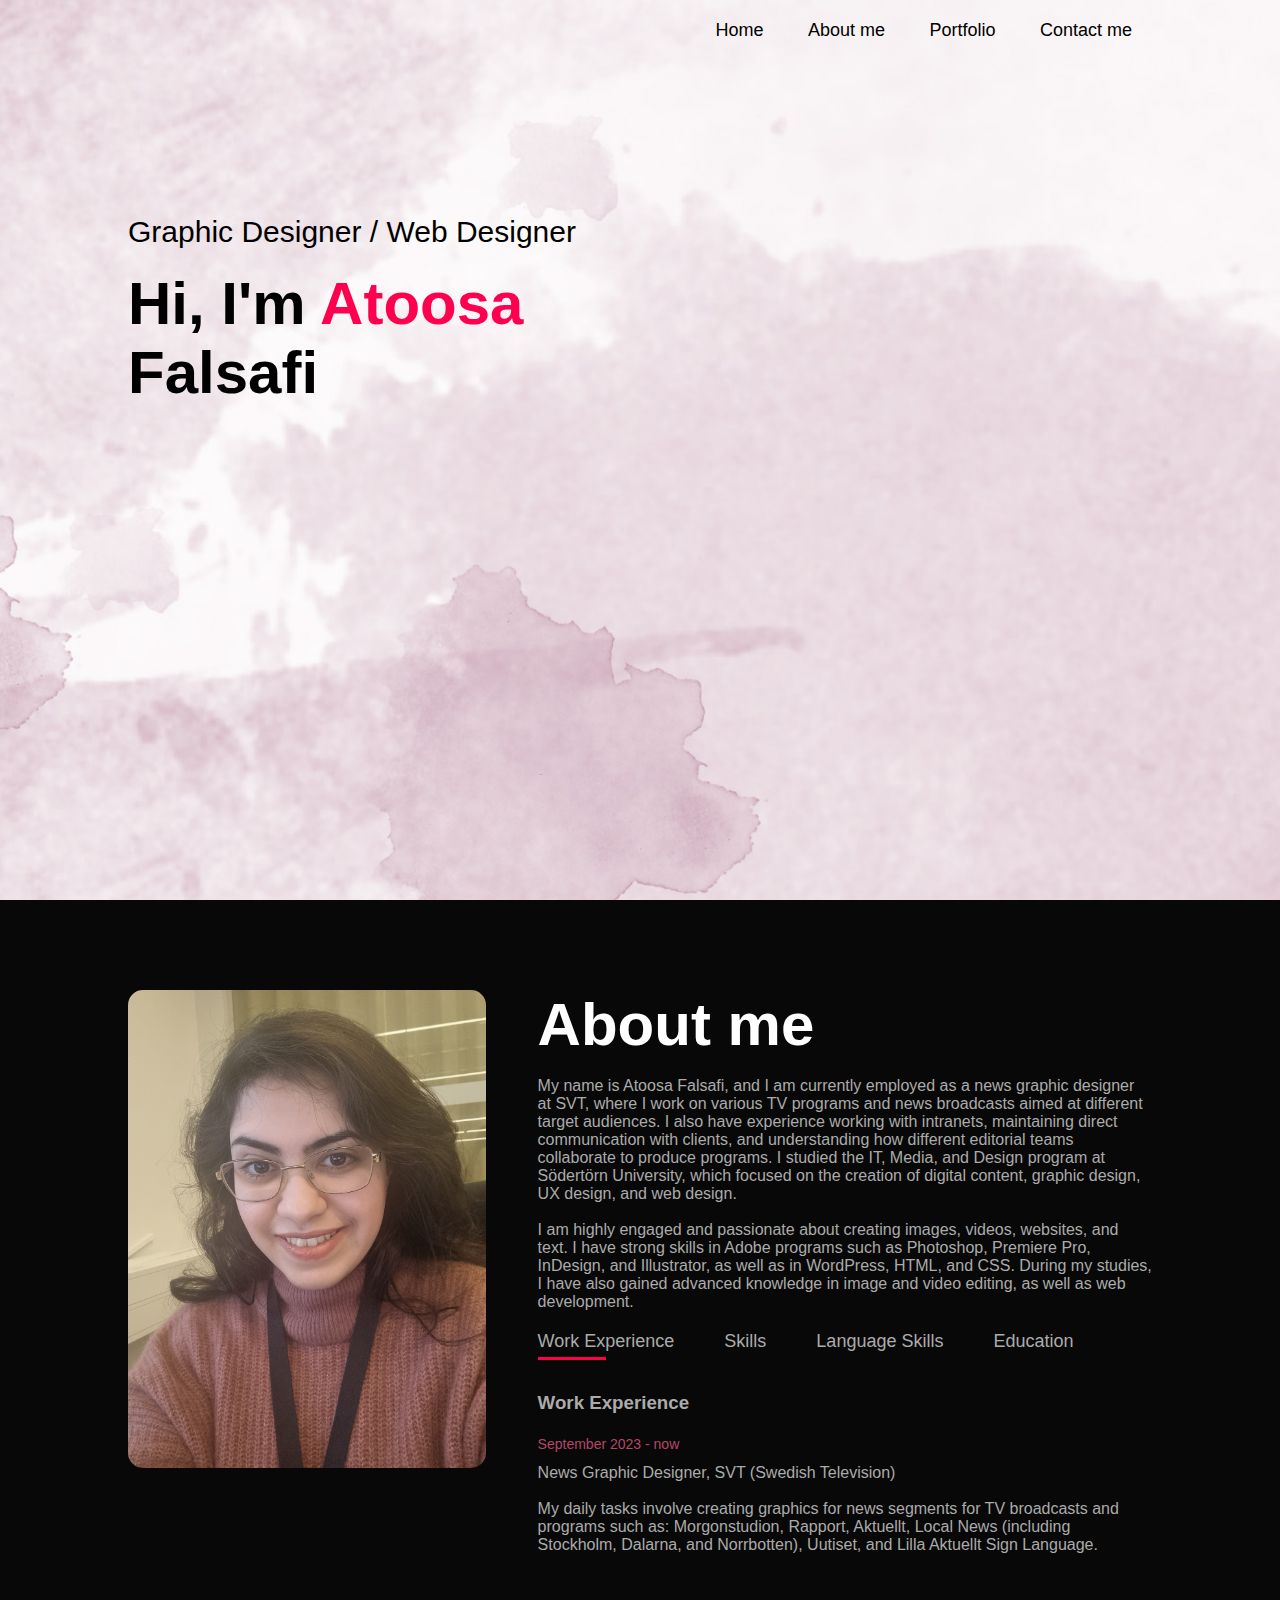
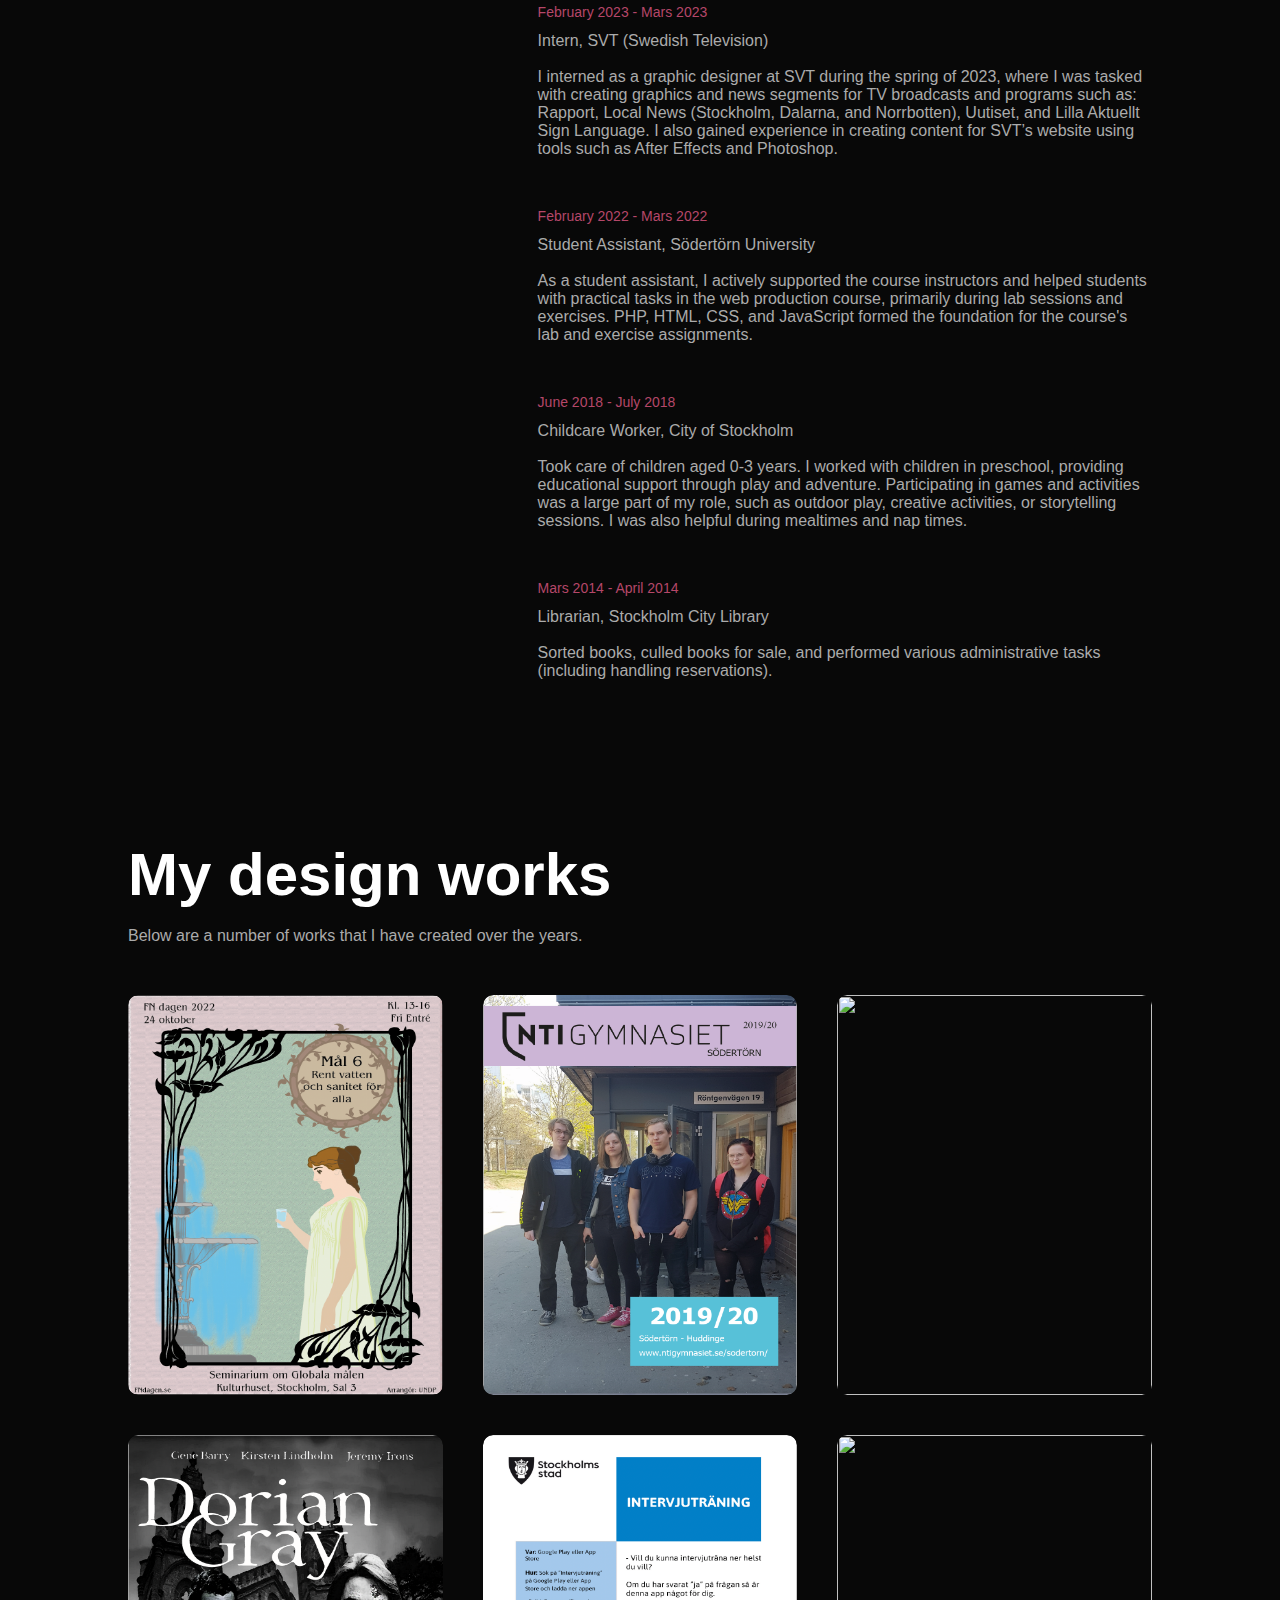
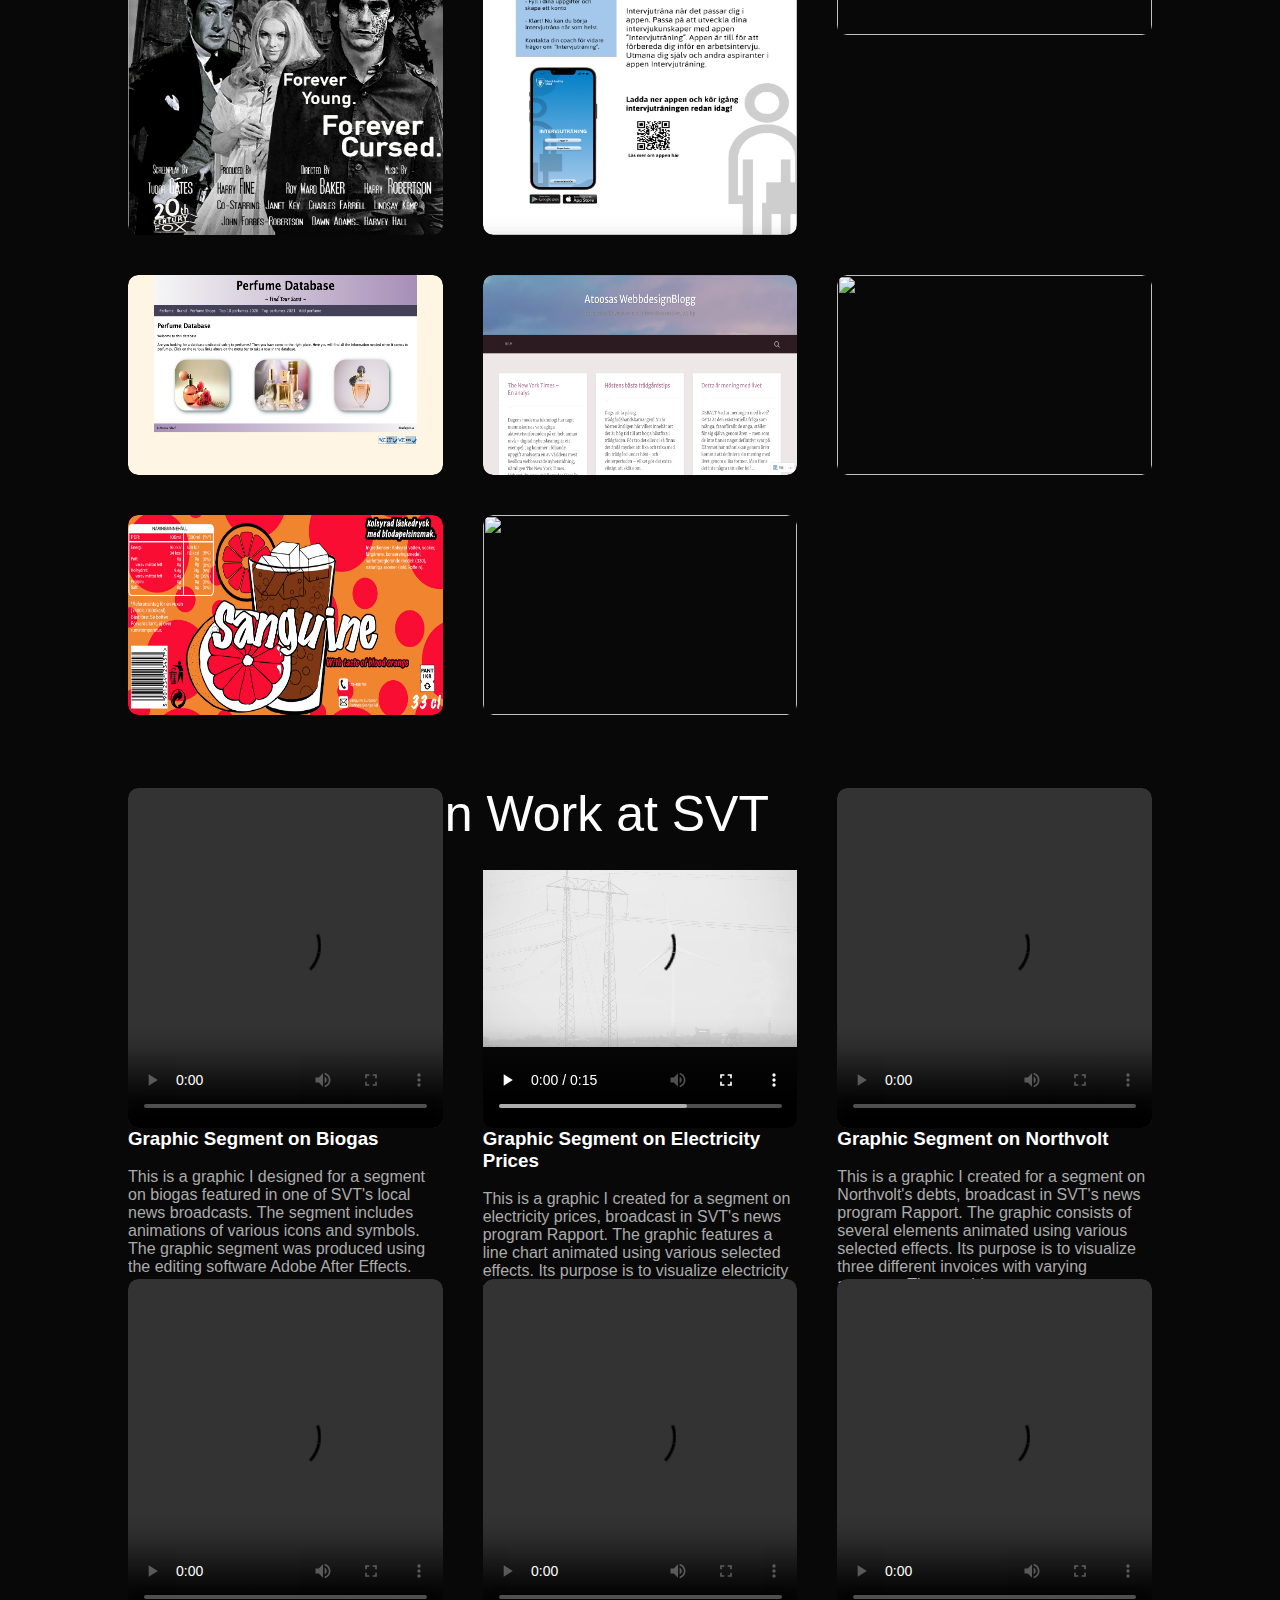
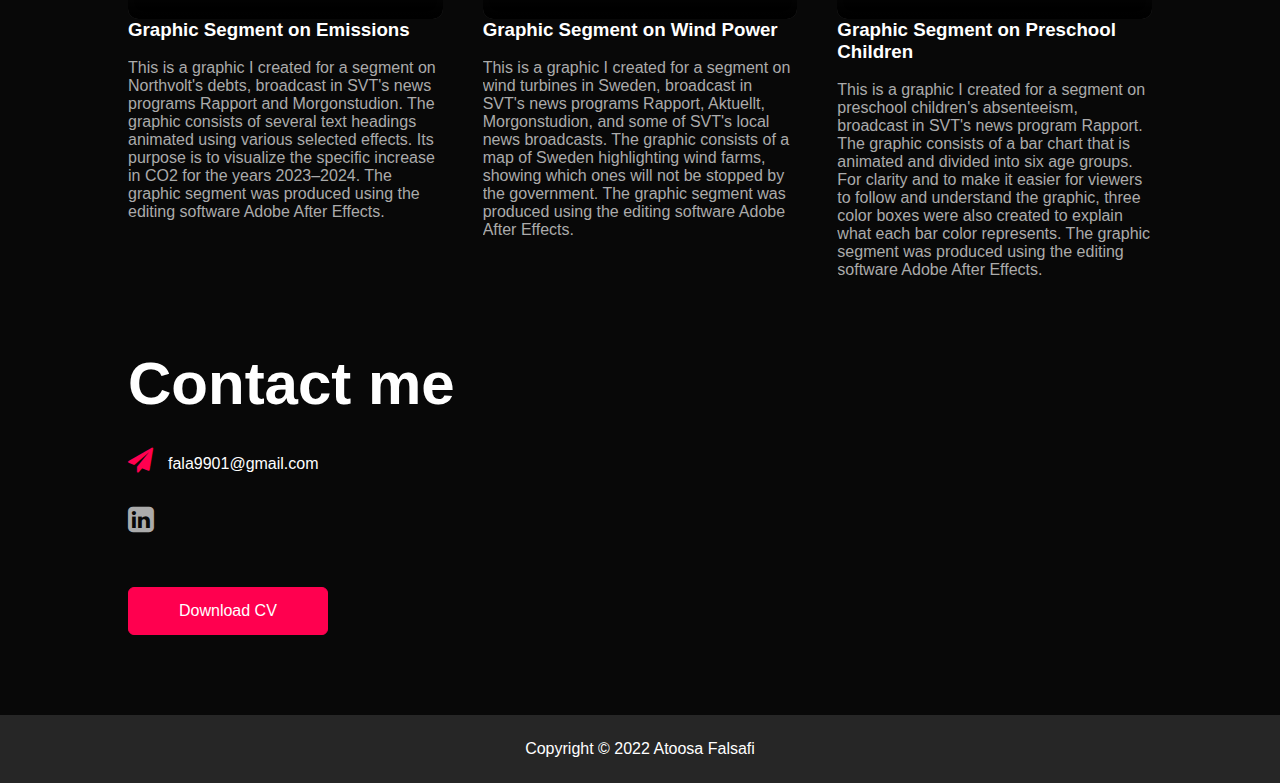
==== commit 59c978c7: "Update index_portfolio_eng.html" ====
--- a/index_portfolio_eng.html
+++ b/index_portfolio_eng.html
@@ -42,7 +42,7 @@
                 <div class="about-col-2">
                     <h1 class="sub-title">About me</h1>
                     <br>
-                    <p>My name is Atoosa Falsafi, and I am studying in the IT, Media, and Design program at Södertörn University. I am a motivated student specializing in digital design, image and video editing, and web design, with a strong interest in graphic design and web design.
+                    <p>My name is Atoosa Falsafi, and I am currently employed as a news graphic designer at SVT, where I work on various TV programs and news broadcasts aimed at different target audiences. I also have experience working with intranets, maintaining direct communication with clients, and understanding how different editorial teams collaborate to produce programs. I studied the IT, Media, and Design program at Södertörn University, which focused on the creation of digital content, graphic design, UX design, and web design.
                     <br>
                     <br>
                     I am highly engaged and passionate about creating images, videos, websites, and text. I have strong skills in Adobe programs such as Photoshop, Premiere Pro, InDesign, and Illustrator, as well as in WordPress, HTML, and CSS. During my studies, I have also gained advanced knowledge in image and video editing, as well as web development.</p>
@@ -450,4 +450,4 @@
 </script>
     
 </body>
-</html>+</html>
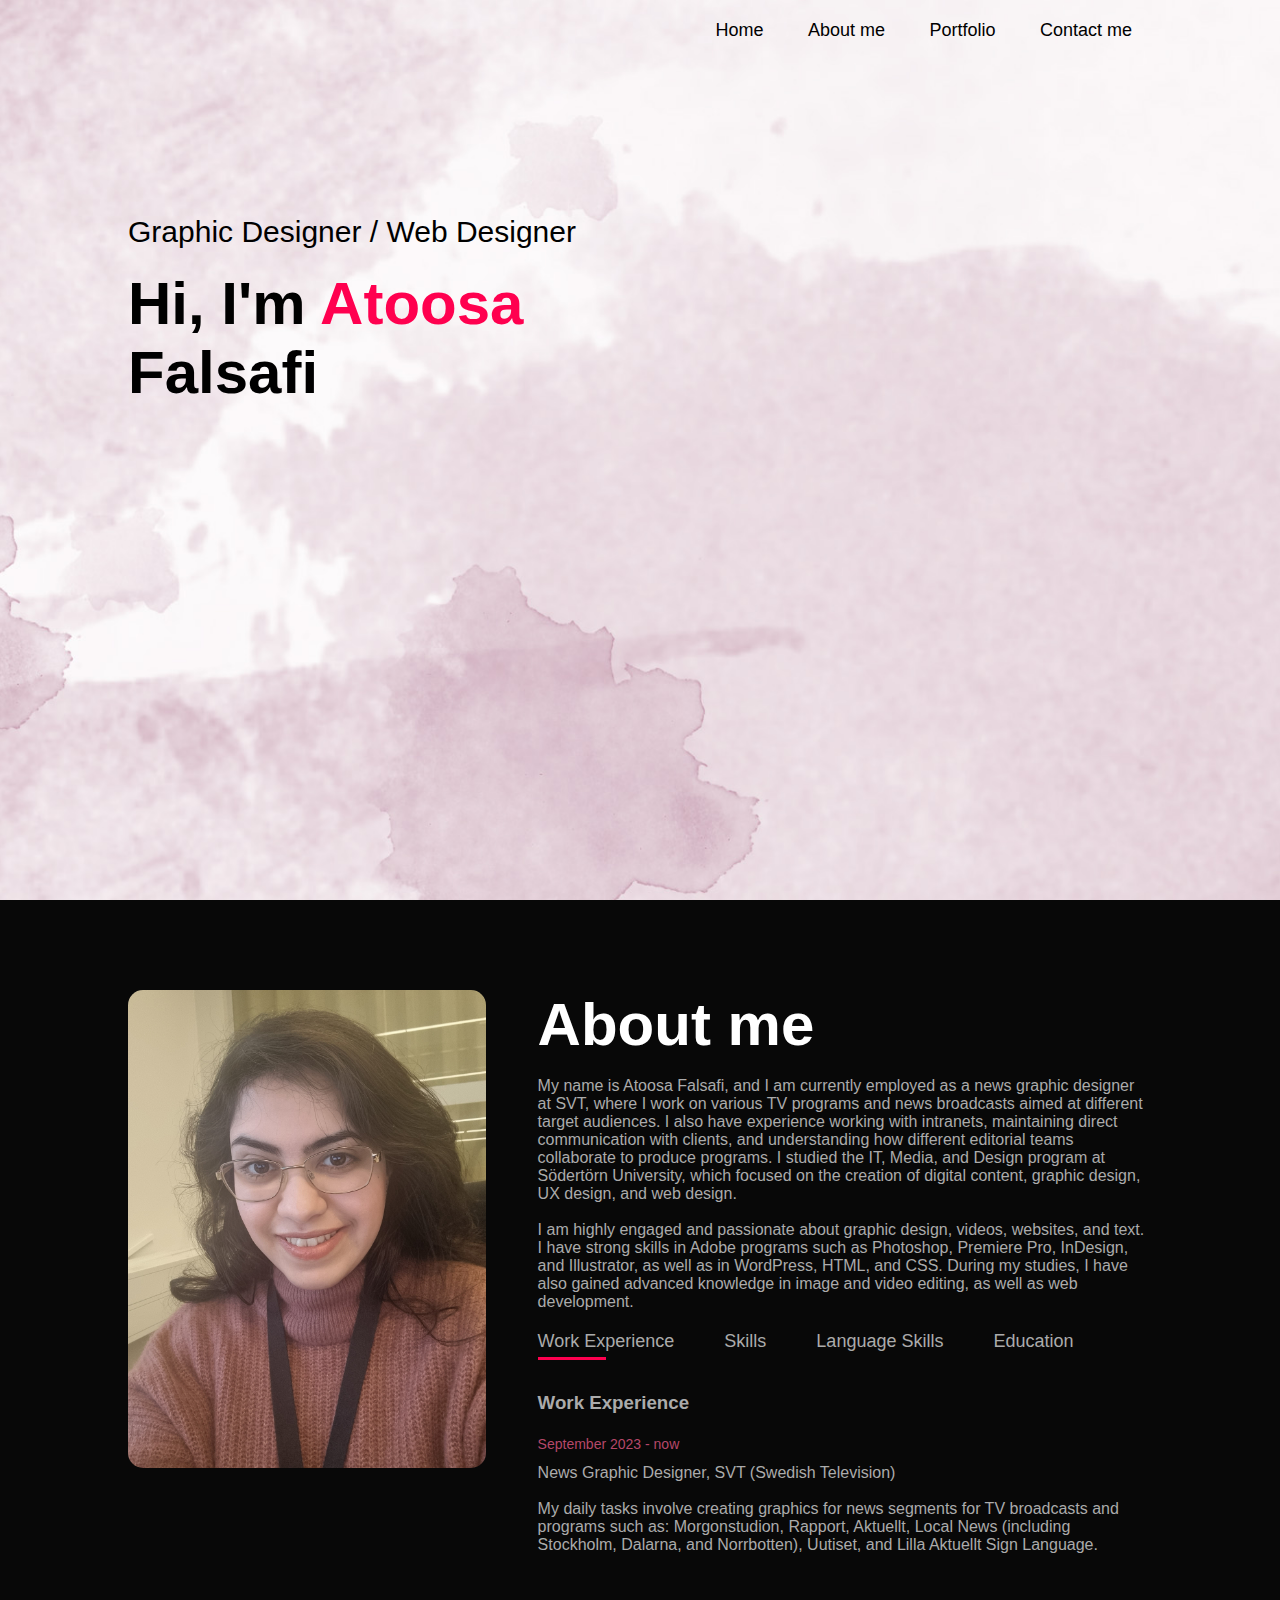
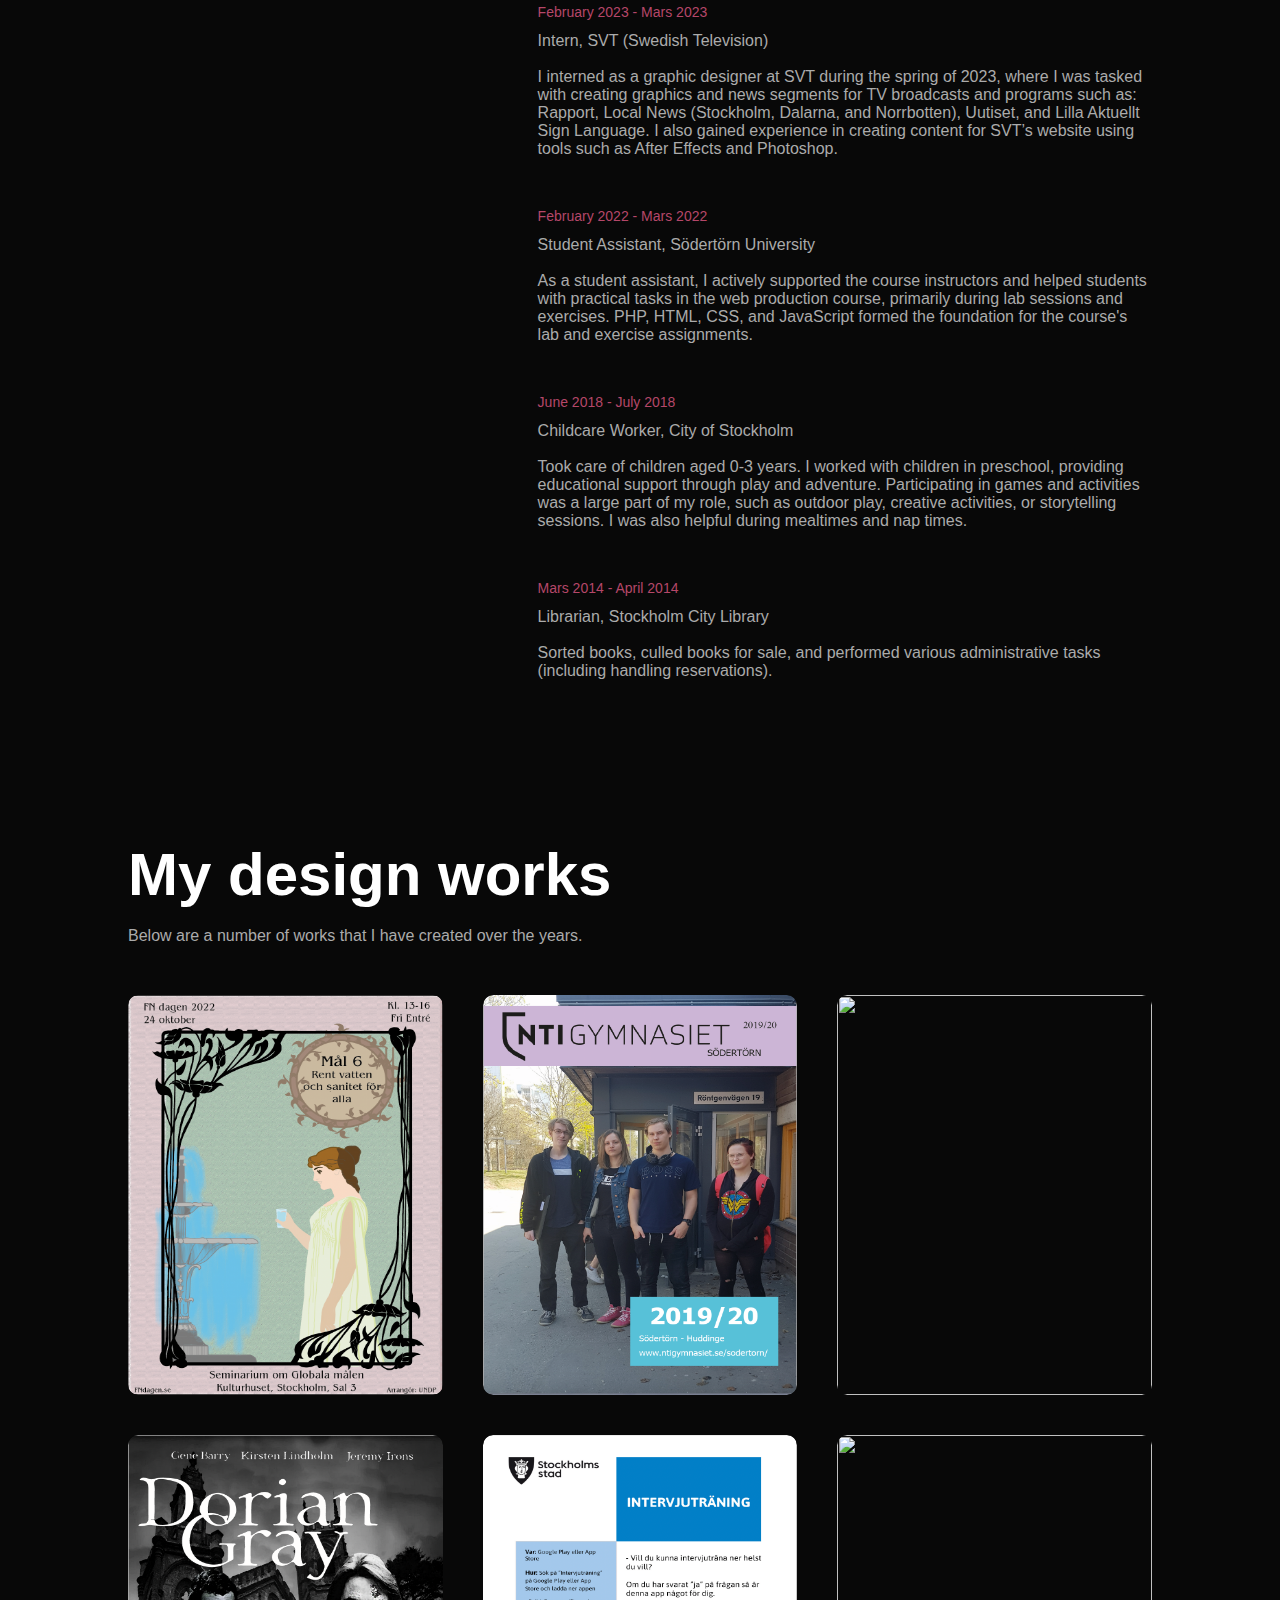
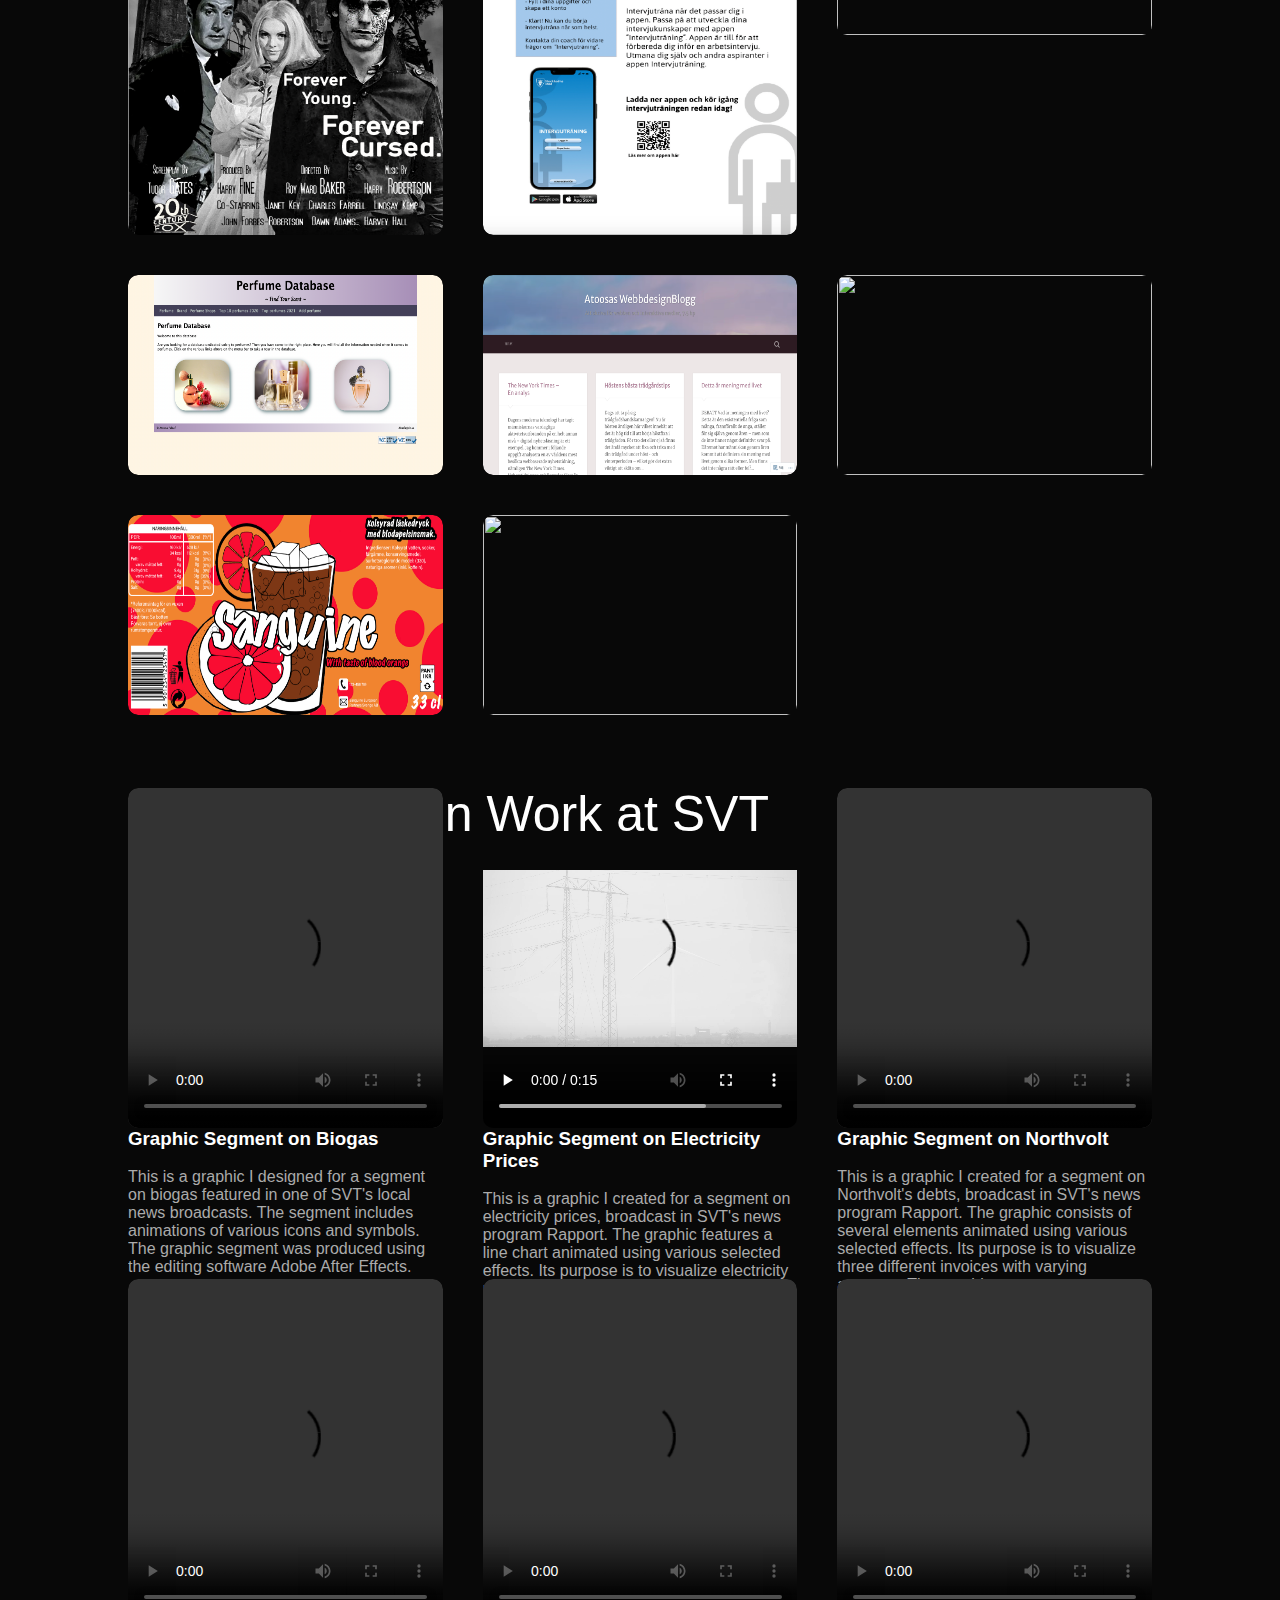
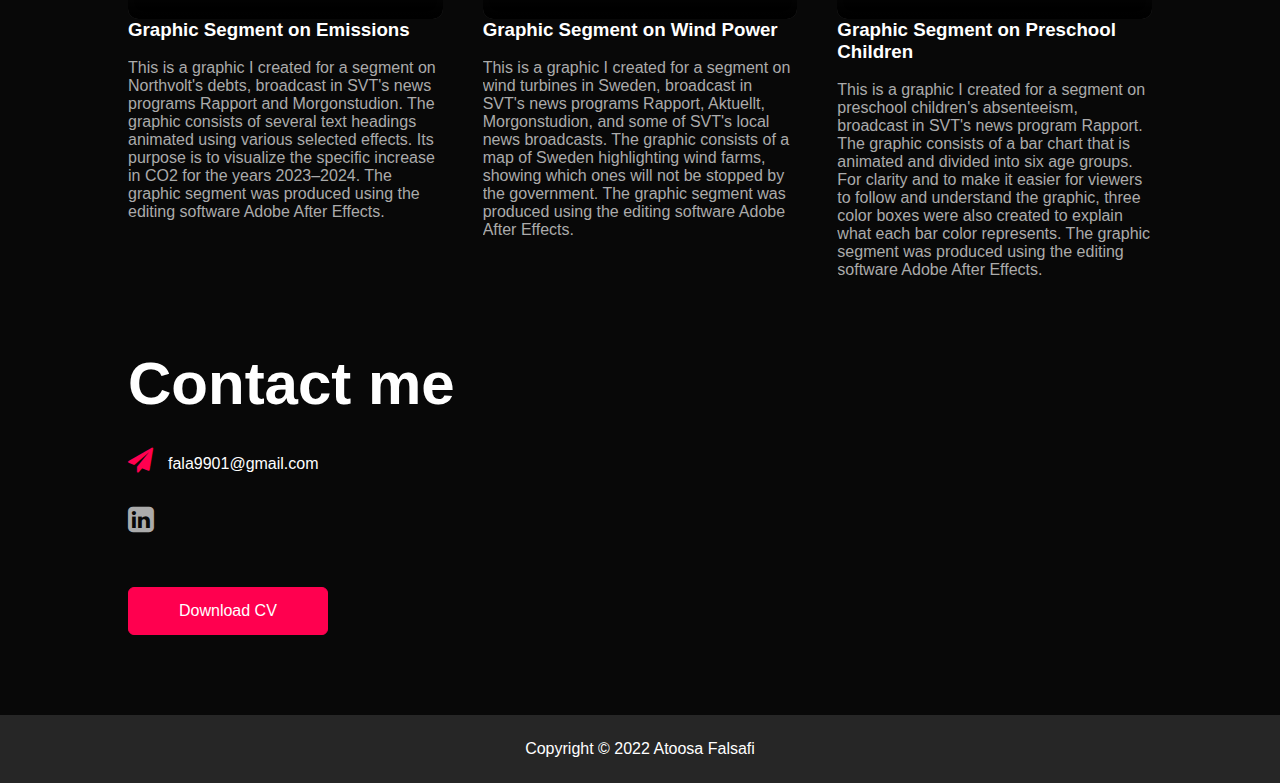
==== commit e5dee8c7: "Update index_portfolio_eng.html" ====
--- a/index_portfolio_eng.html
+++ b/index_portfolio_eng.html
@@ -45,7 +45,7 @@
                     <p>My name is Atoosa Falsafi, and I am currently employed as a news graphic designer at SVT, where I work on various TV programs and news broadcasts aimed at different target audiences. I also have experience working with intranets, maintaining direct communication with clients, and understanding how different editorial teams collaborate to produce programs. I studied the IT, Media, and Design program at Södertörn University, which focused on the creation of digital content, graphic design, UX design, and web design.
                     <br>
                     <br>
-                    I am highly engaged and passionate about creating images, videos, websites, and text. I have strong skills in Adobe programs such as Photoshop, Premiere Pro, InDesign, and Illustrator, as well as in WordPress, HTML, and CSS. During my studies, I have also gained advanced knowledge in image and video editing, as well as web development.</p>
+                    I am highly engaged and passionate about graphic design, videos, websites, and text. I have strong skills in Adobe programs such as Photoshop, Premiere Pro, InDesign, and Illustrator, as well as in WordPress, HTML, and CSS. During my studies, I have also gained advanced knowledge in image and video editing, as well as web development.</p>
 
                     <div class="tab-titles">
                         <p class="tab-links  active-link" onclick="opentab('experience')">Work Experience</p>
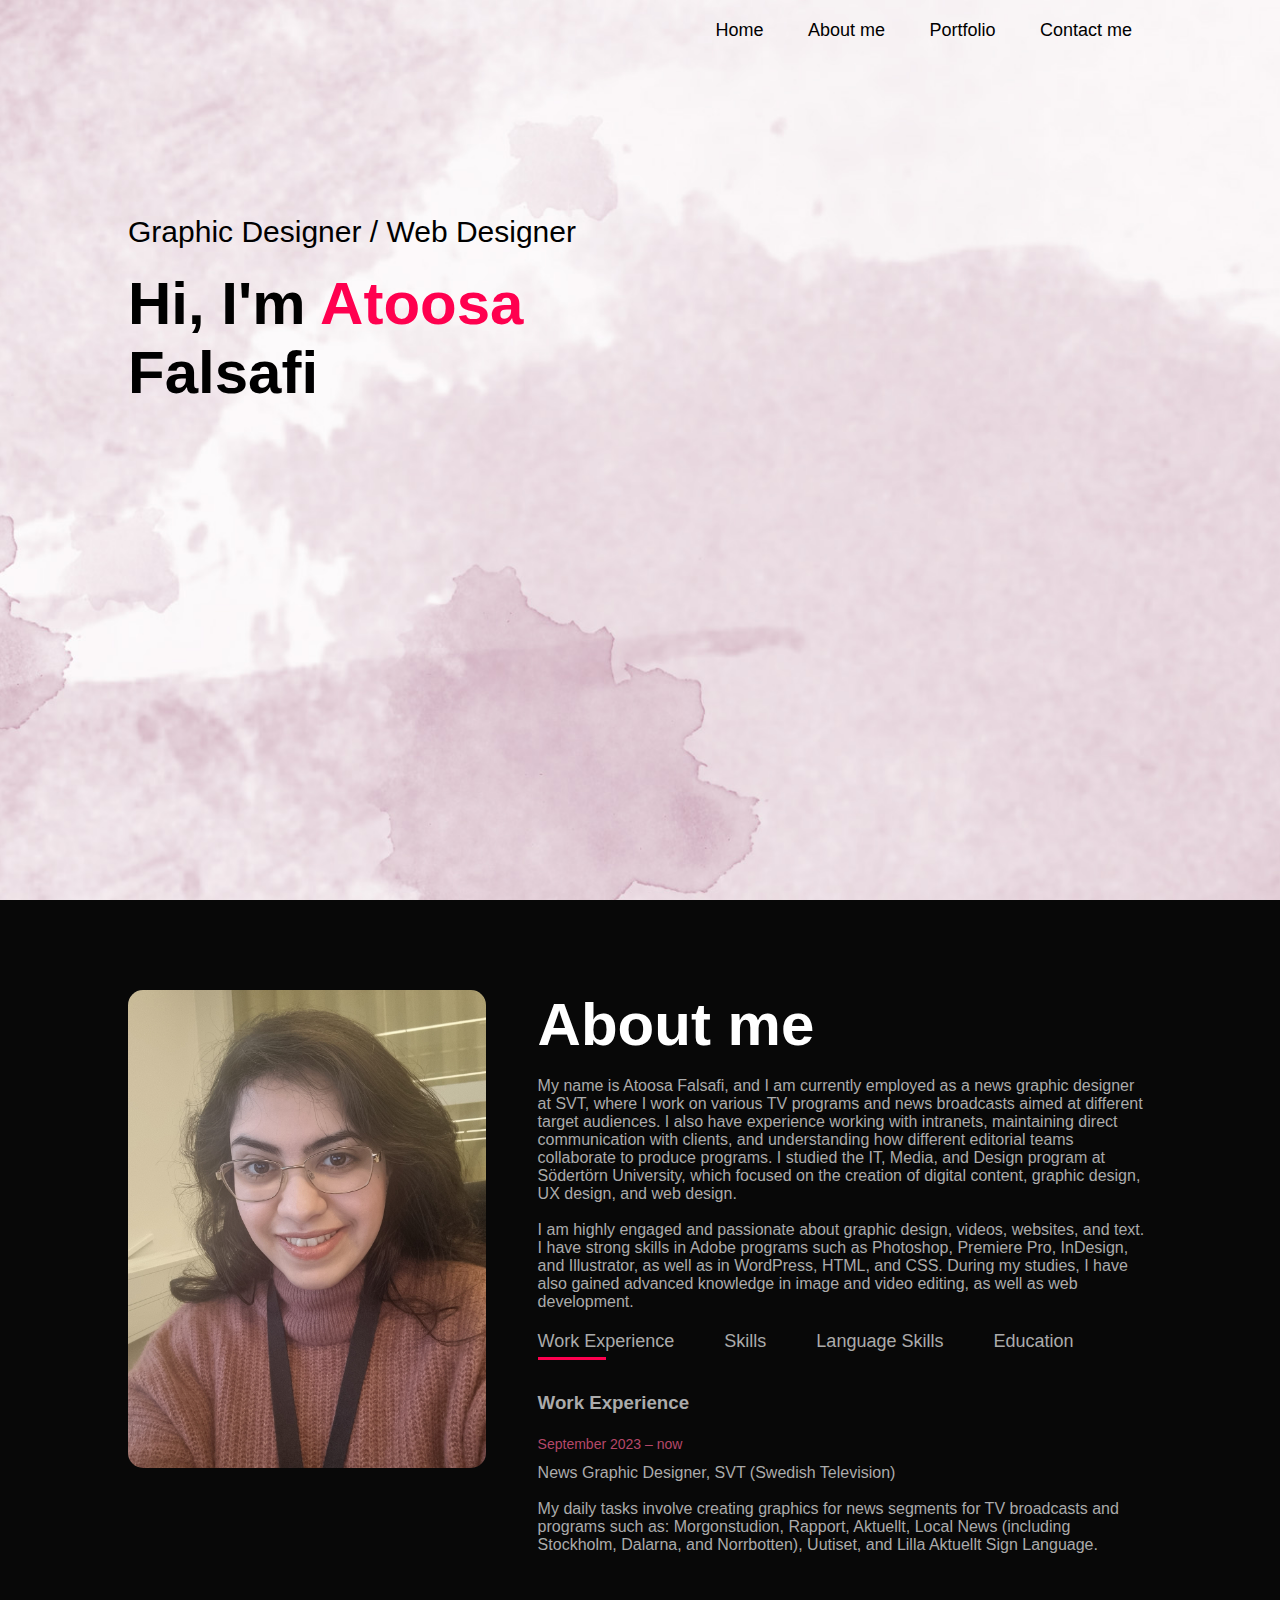
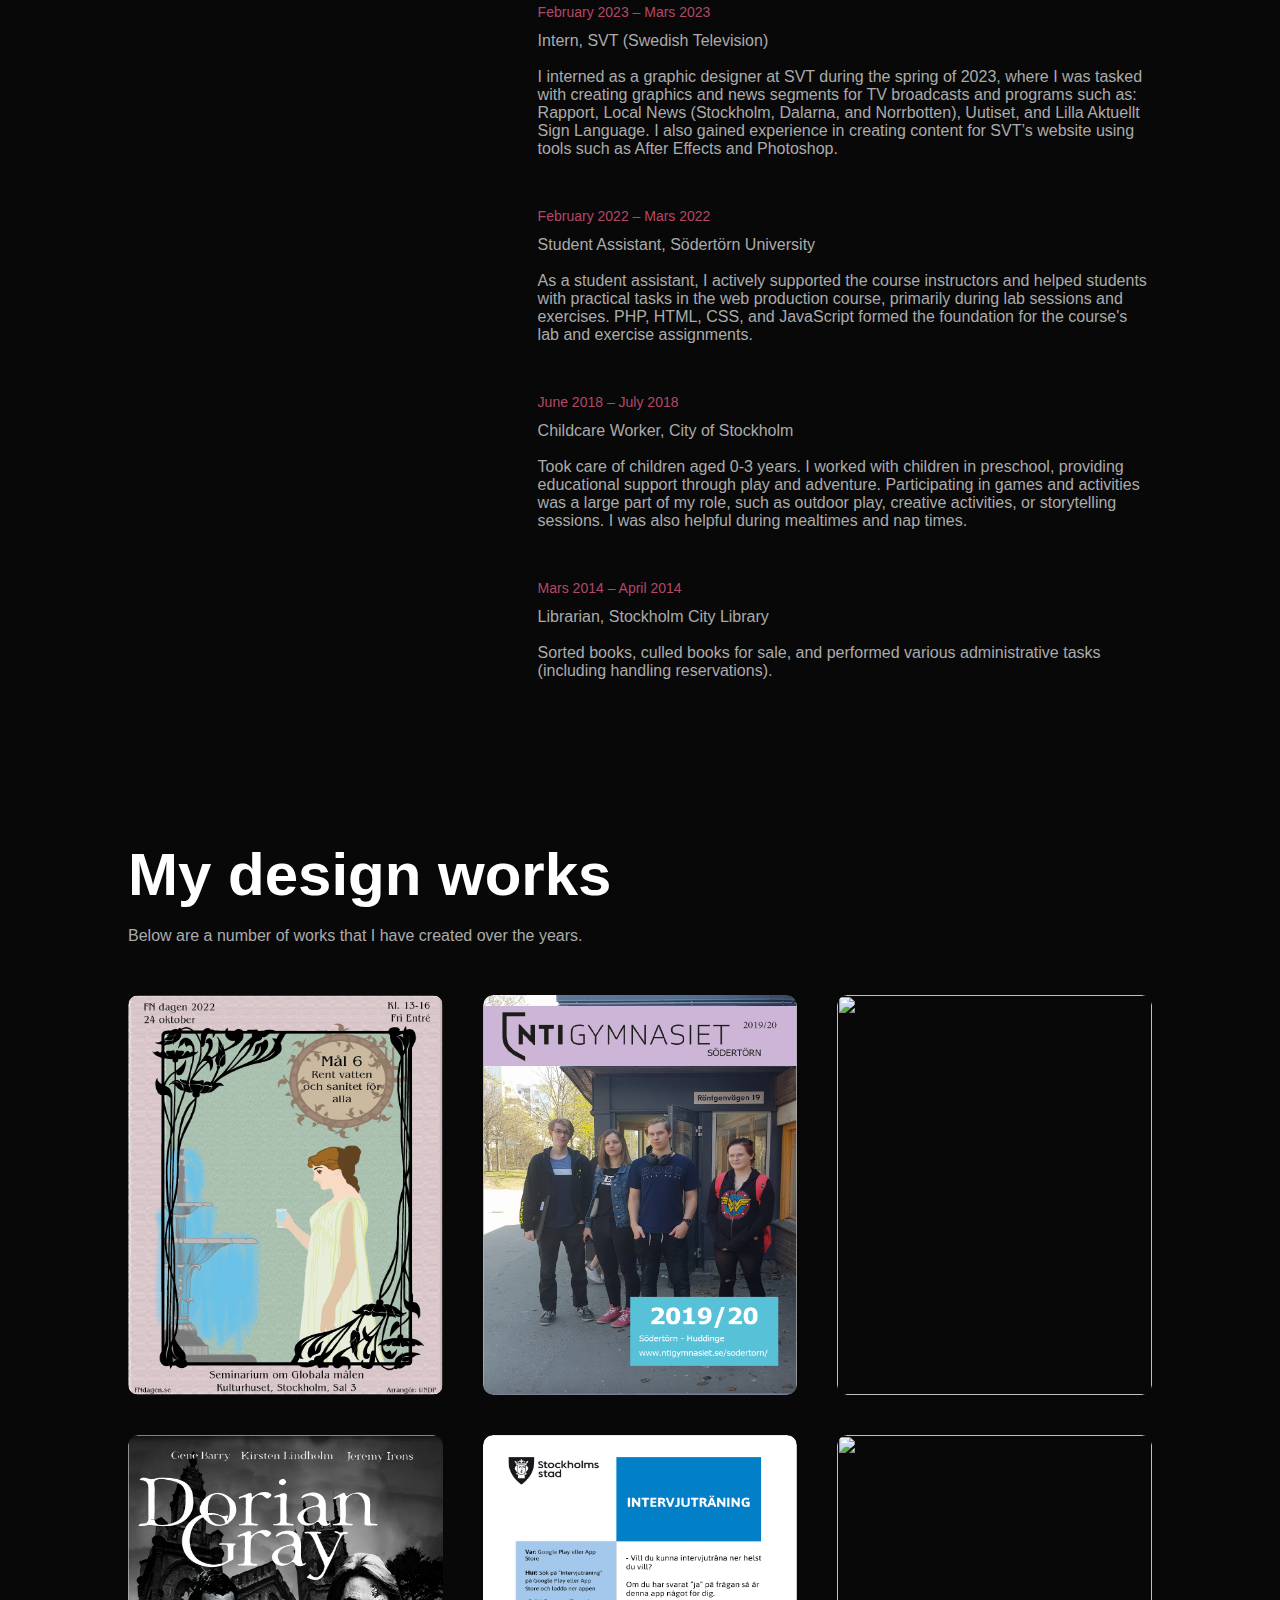
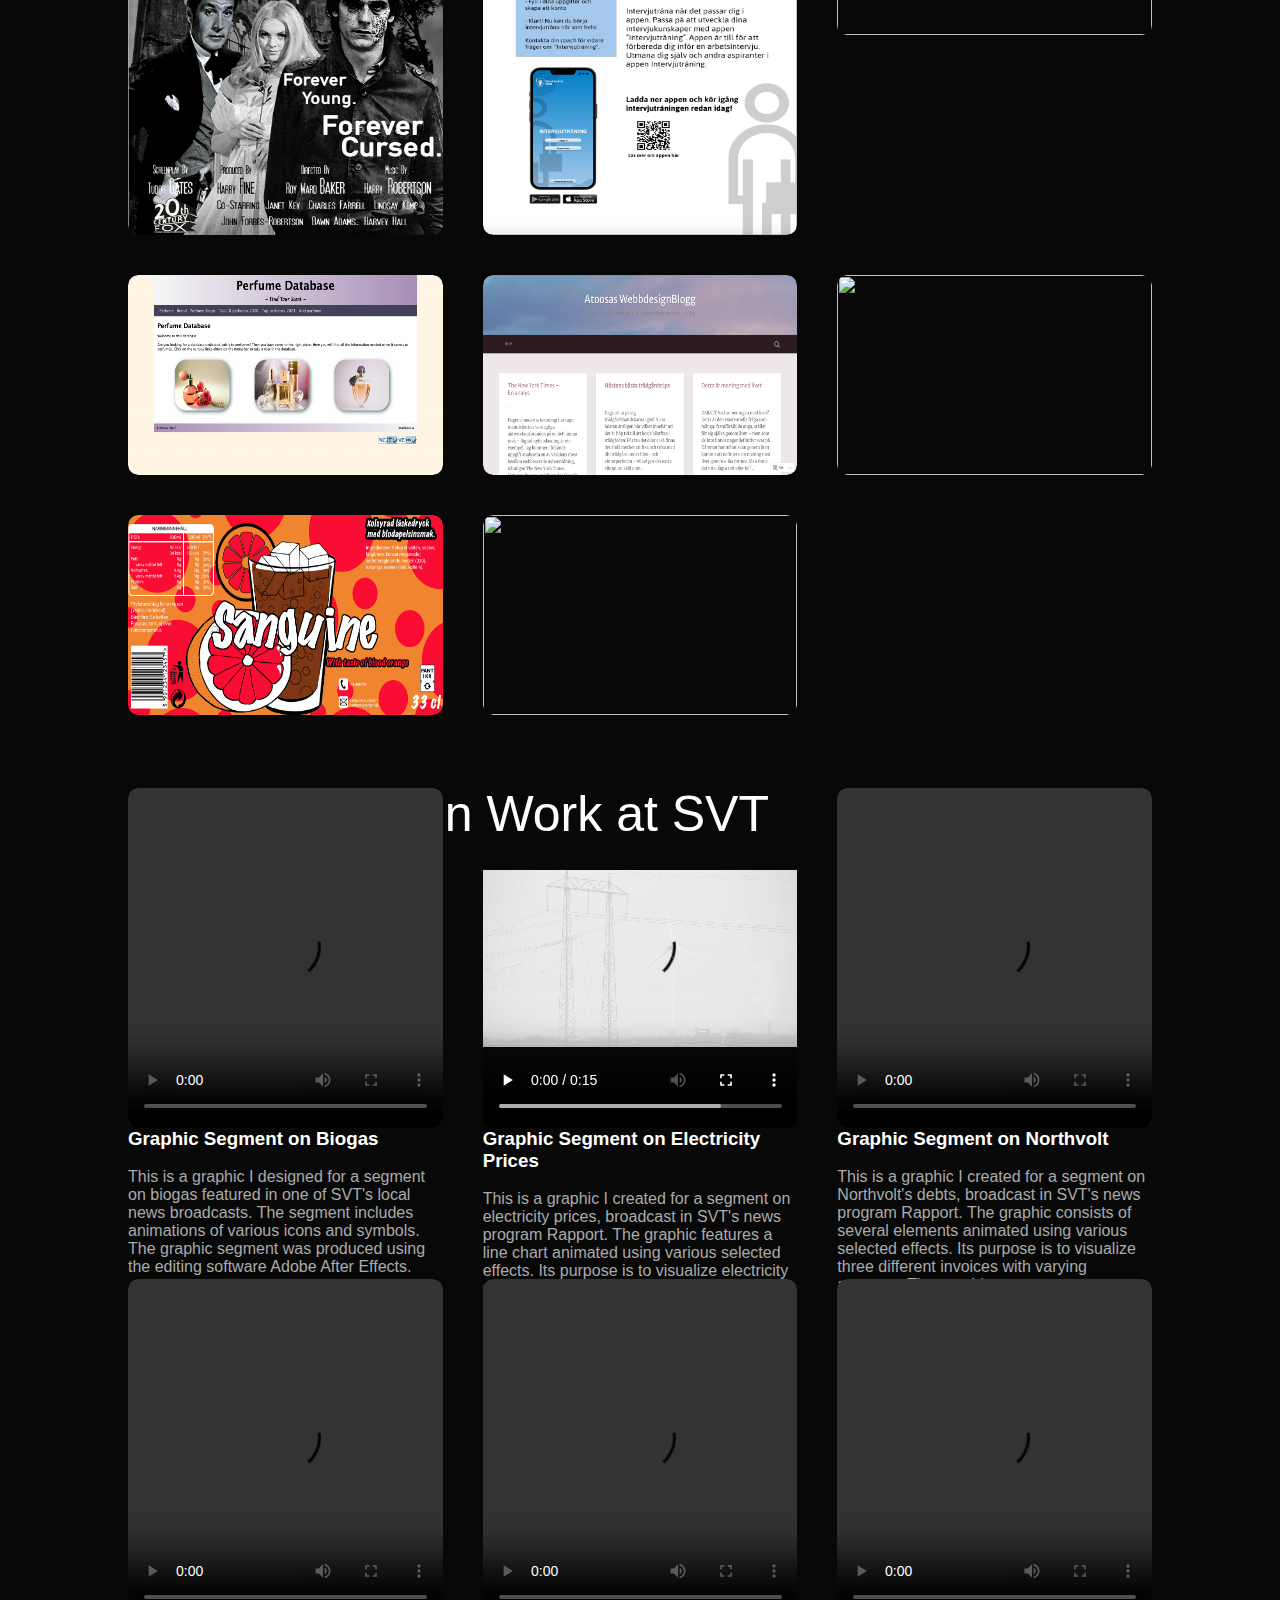
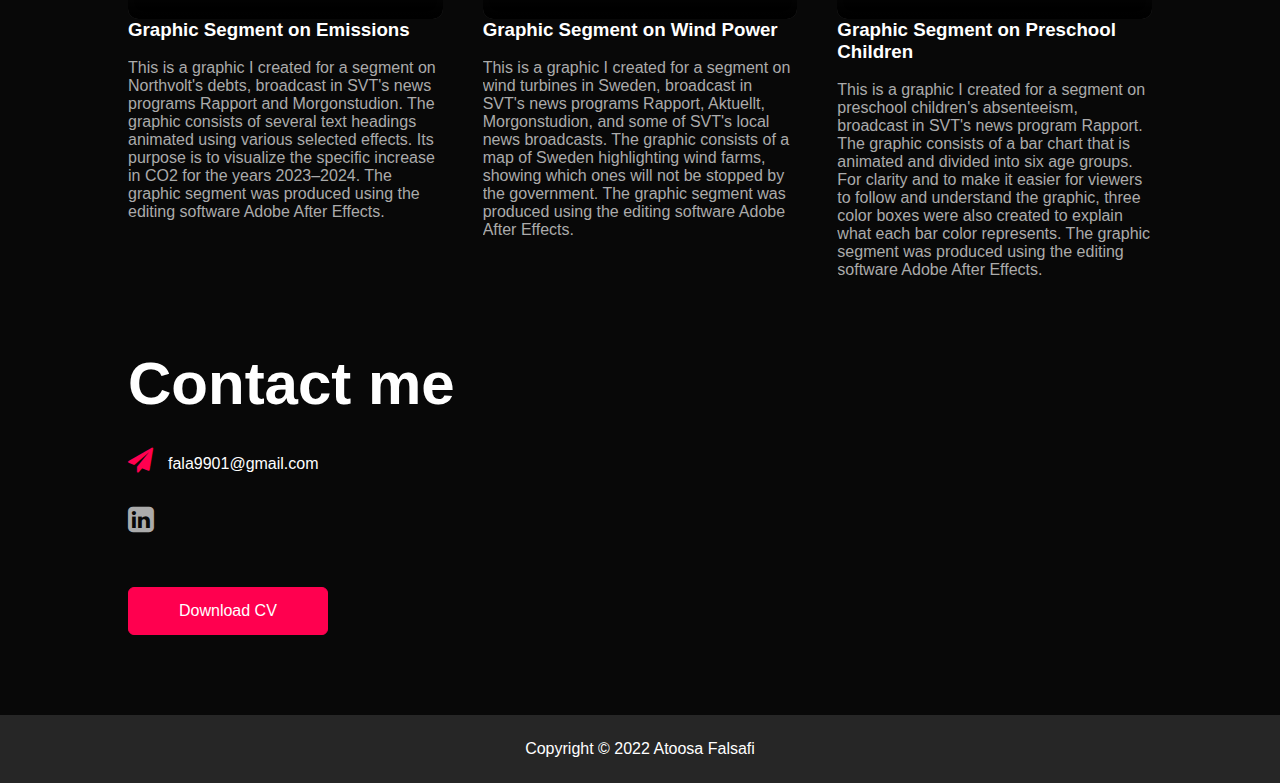
==== commit 86bf1f00: "Update index_portfolio_eng.html" ====
--- a/index_portfolio_eng.html
+++ b/index_portfolio_eng.html
@@ -57,7 +57,7 @@
                     <div class="tab-contents active-tab" id="experience">
                         <ul>
                             <h3>Work Experience</h3>
-                            <li><span>September 2023 - now</span><br>News Graphic Designer, SVT (Swedish Television)
+                            <li><span>September 2023 – now</span><br>News Graphic Designer, SVT (Swedish Television)
                                 <br>
                                 <br>
                                 My daily tasks involve creating graphics for news segments for TV broadcasts and programs such as: Morgonstudion, Rapport, Aktuellt, Local News (including Stockholm, Dalarna, and Norrbotten), Uutiset, and Lilla Aktuellt Sign Language.
@@ -65,7 +65,7 @@
 
                             <br>
 
-                            <li><span>February 2023 - Mars 2023</span><br>Intern, SVT (Swedish Television)
+                            <li><span>February 2023 – Mars 2023</span><br>Intern, SVT (Swedish Television)
                                 <br>
                                 <br>
                                 I interned as a graphic designer at SVT during the spring of 2023, where I was tasked with creating graphics and news segments for TV broadcasts and programs such as: Rapport, Local News (Stockholm, Dalarna, and Norrbotten), Uutiset, and Lilla Aktuellt Sign Language. I also gained experience in creating content for SVT’s website using tools such as After Effects and Photoshop.
@@ -73,7 +73,7 @@
 
                             <br>
 
-                            <li><span>February 2022 - Mars 2022</span><br>Student Assistant, Södertörn University
+                            <li><span>February 2022 – Mars 2022</span><br>Student Assistant, Södertörn University
                                 <br>
                                 <br>
                                 As a student assistant, I actively supported the course instructors and helped students with practical tasks in the web production course, primarily during lab sessions and exercises. PHP, HTML, CSS, and JavaScript formed the foundation for the course's lab and exercise assignments.
@@ -81,7 +81,7 @@
 
                             <br>
 
-                            <li><span>June 2018 - July 2018</span><br>Childcare Worker, City of Stockholm
+                            <li><span>June 2018 – July 2018</span><br>Childcare Worker, City of Stockholm
                                 <br>
                                 <br>
                                 Took care of children aged 0-3 years. I worked with children in preschool, providing educational support through play and adventure. Participating in games and activities was a large part of my role, such as outdoor play, creative activities, or storytelling sessions. I was also helpful during mealtimes and nap times.
@@ -89,7 +89,7 @@
 
                             <br>
 
-                            <li><span>Mars 2014 - April 2014</span><br>Librarian, Stockholm City Library
+                            <li><span>Mars 2014 – April 2014</span><br>Librarian, Stockholm City Library
                                 <br>
                                 <br>
                                 Sorted books, culled books for sale, and performed various administrative tasks (including handling reservations).
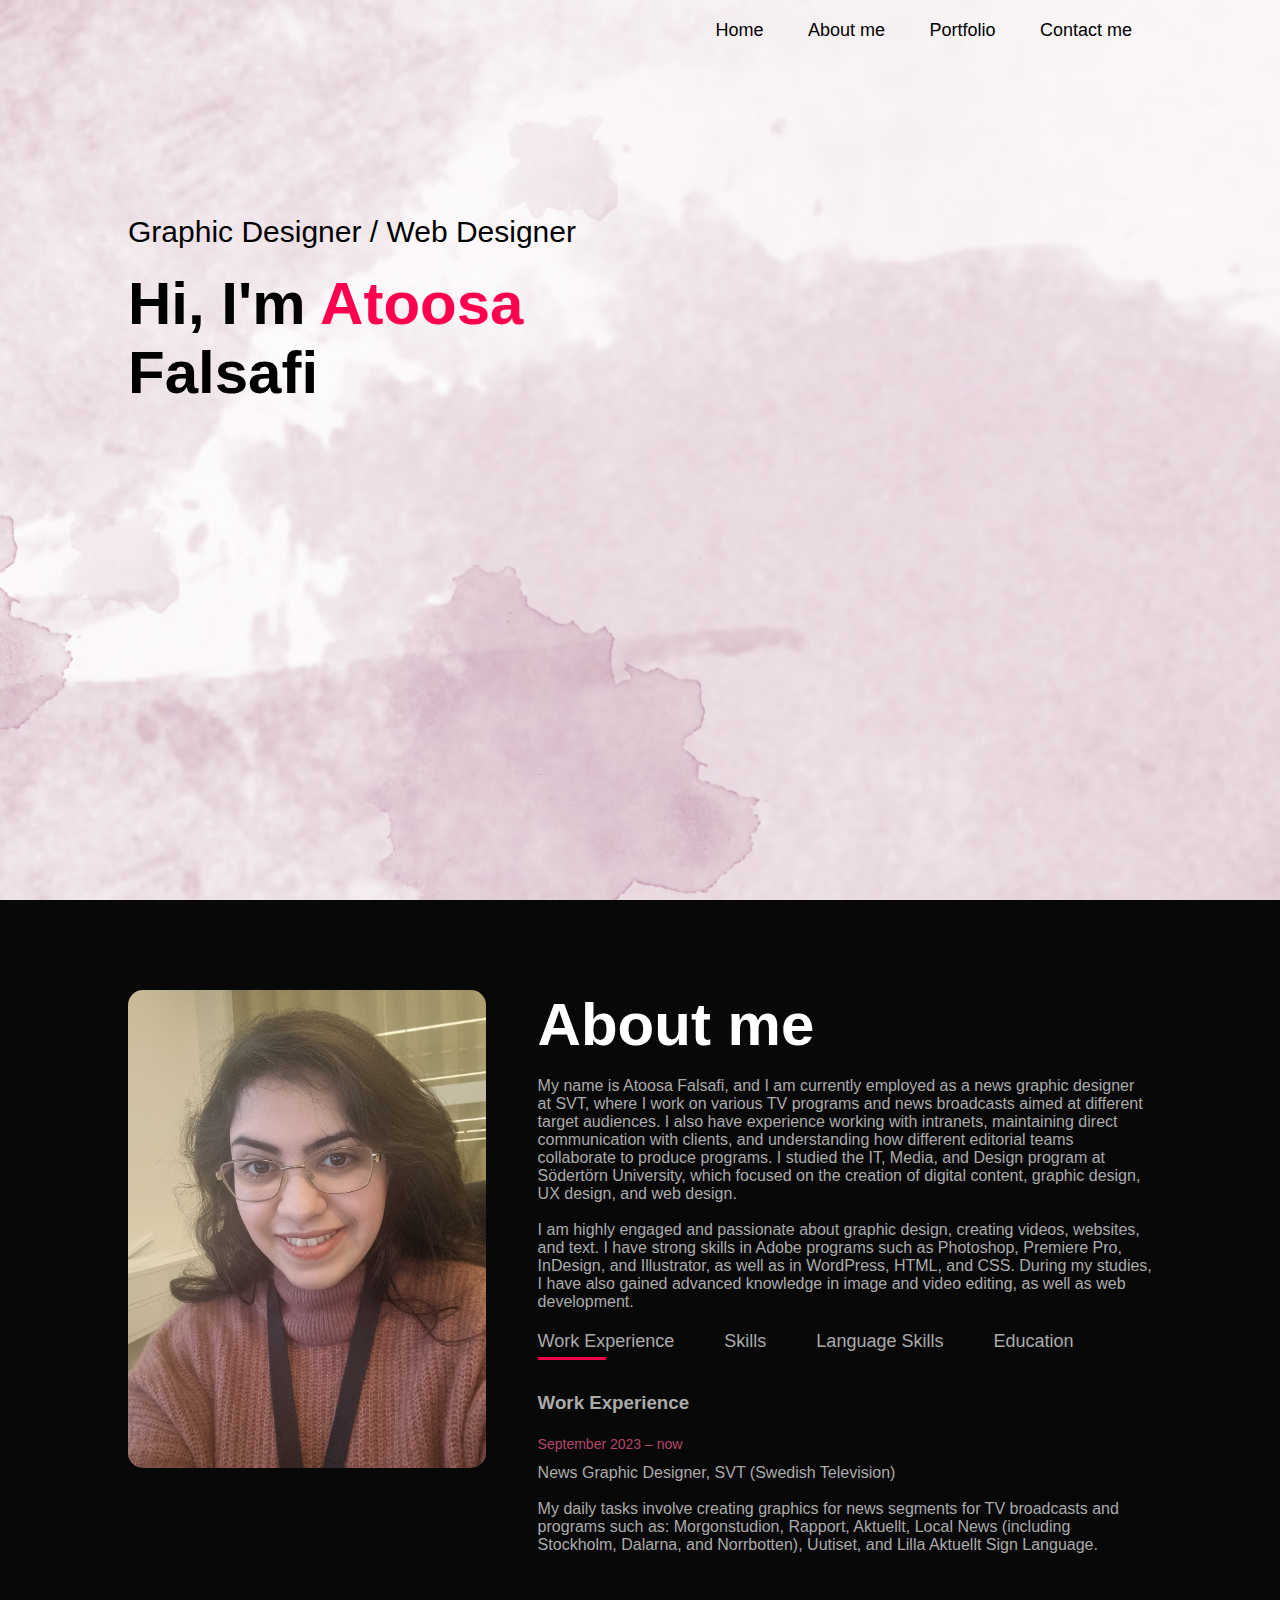
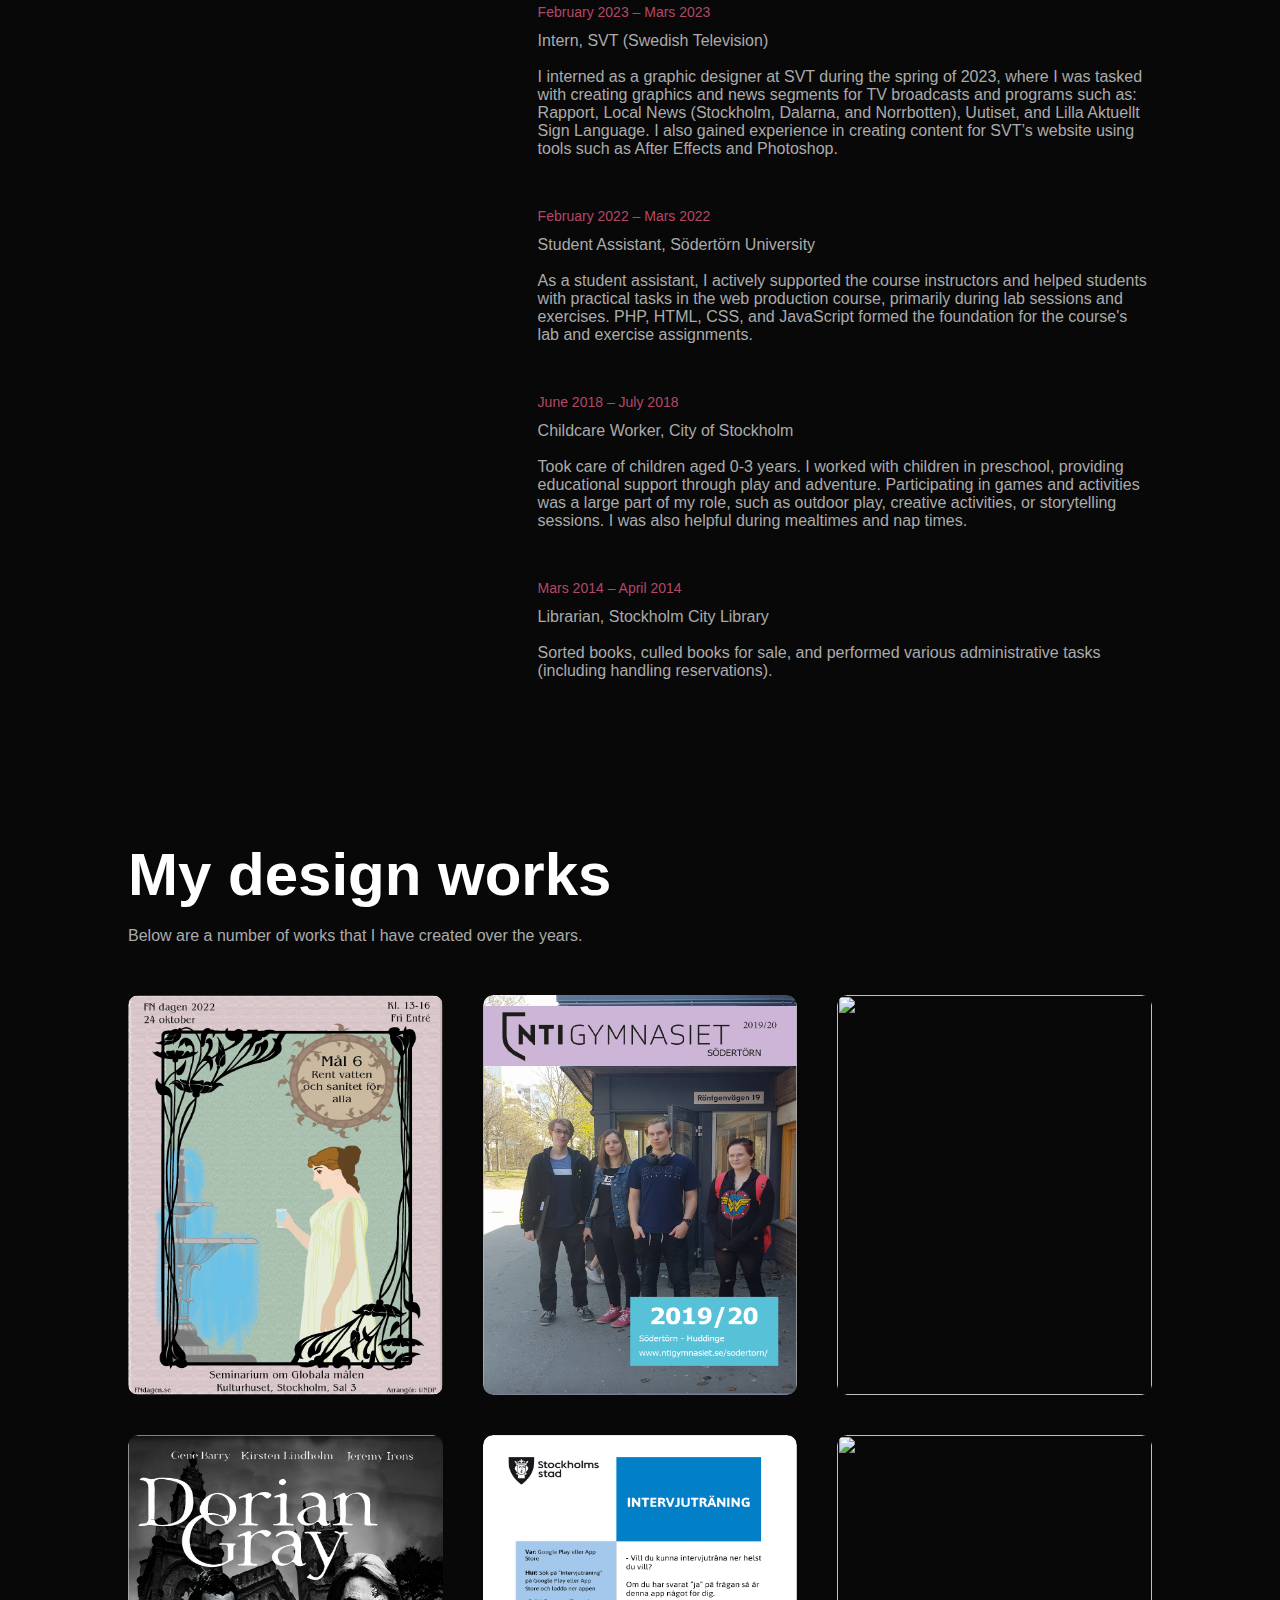
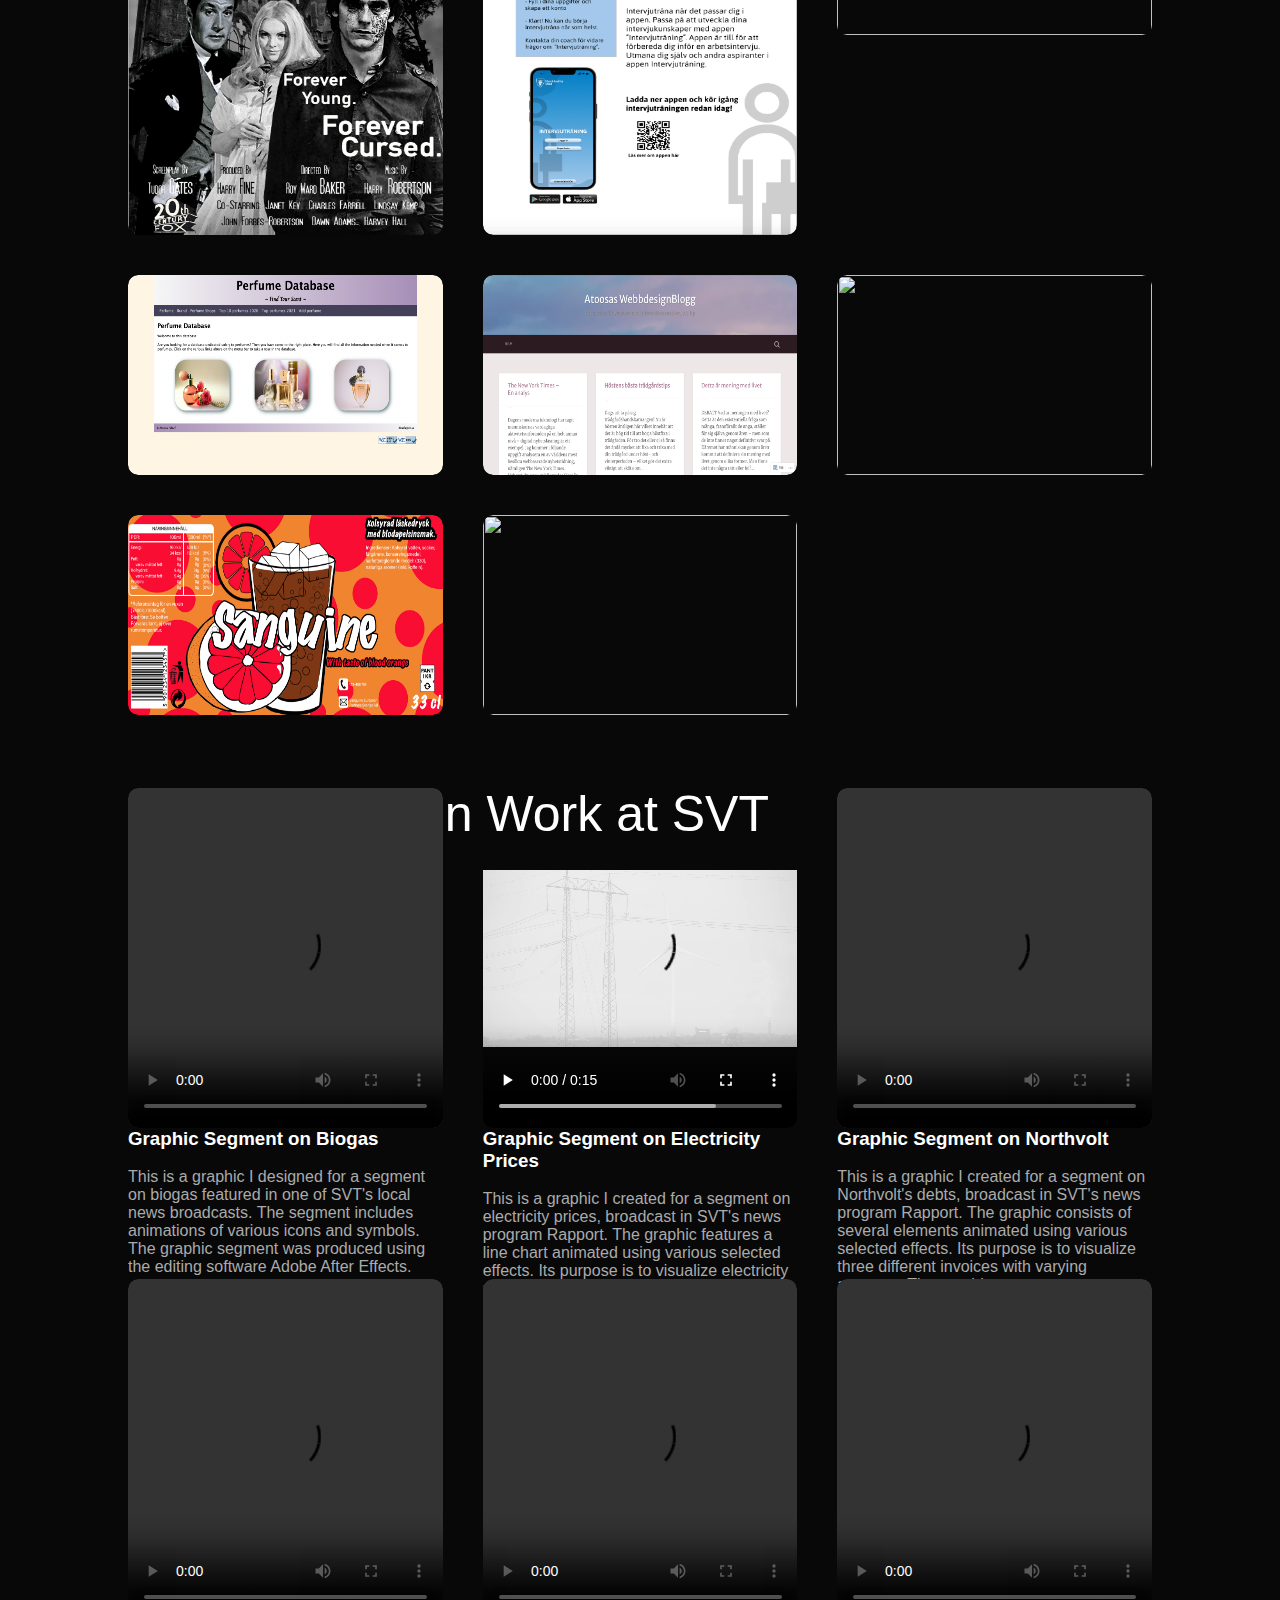
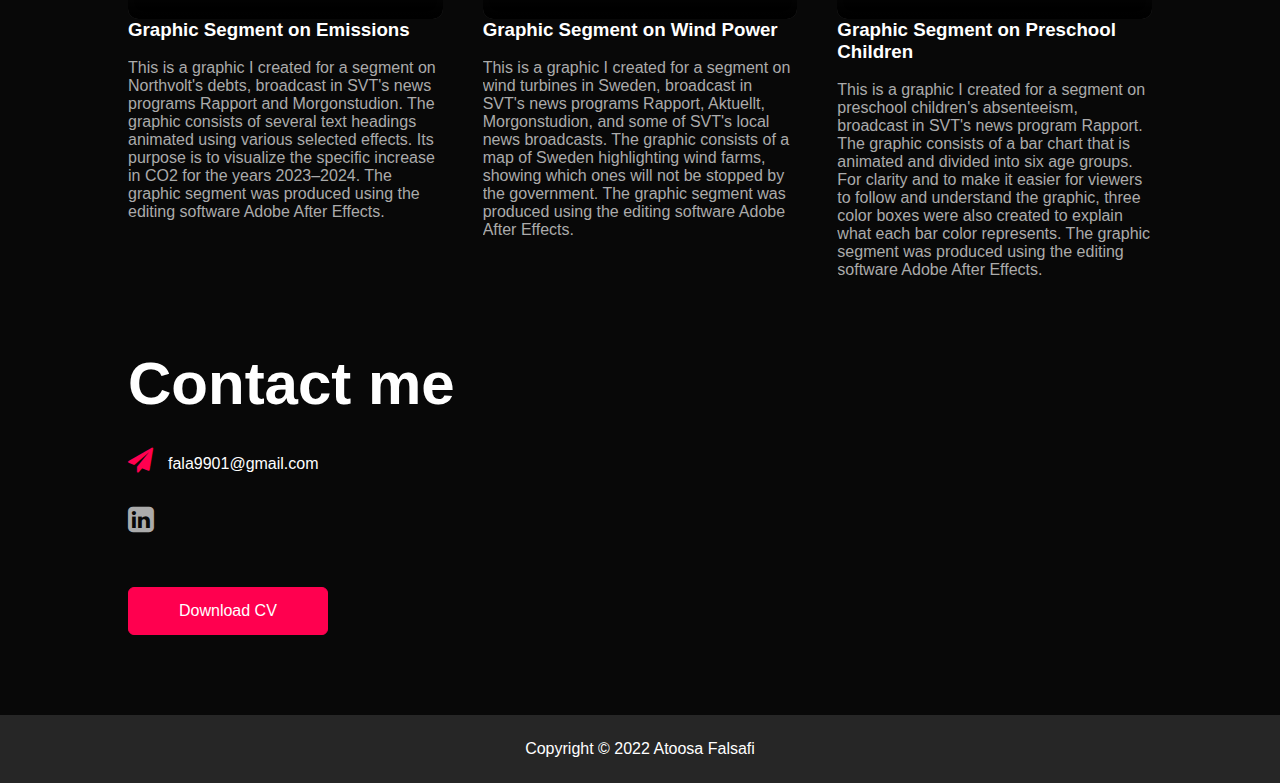
==== commit 5be0d7c4: "Update index_portfolio_eng.html" ====
--- a/index_portfolio_eng.html
+++ b/index_portfolio_eng.html
@@ -45,7 +45,7 @@
                     <p>My name is Atoosa Falsafi, and I am currently employed as a news graphic designer at SVT, where I work on various TV programs and news broadcasts aimed at different target audiences. I also have experience working with intranets, maintaining direct communication with clients, and understanding how different editorial teams collaborate to produce programs. I studied the IT, Media, and Design program at Södertörn University, which focused on the creation of digital content, graphic design, UX design, and web design.
                     <br>
                     <br>
-                    I am highly engaged and passionate about graphic design, videos, websites, and text. I have strong skills in Adobe programs such as Photoshop, Premiere Pro, InDesign, and Illustrator, as well as in WordPress, HTML, and CSS. During my studies, I have also gained advanced knowledge in image and video editing, as well as web development.</p>
+                    I am highly engaged and passionate about graphic design, creating videos, websites, and text. I have strong skills in Adobe programs such as Photoshop, Premiere Pro, InDesign, and Illustrator, as well as in WordPress, HTML, and CSS. During my studies, I have also gained advanced knowledge in image and video editing, as well as web development.</p>
 
                     <div class="tab-titles">
                         <p class="tab-links  active-link" onclick="opentab('experience')">Work Experience</p>
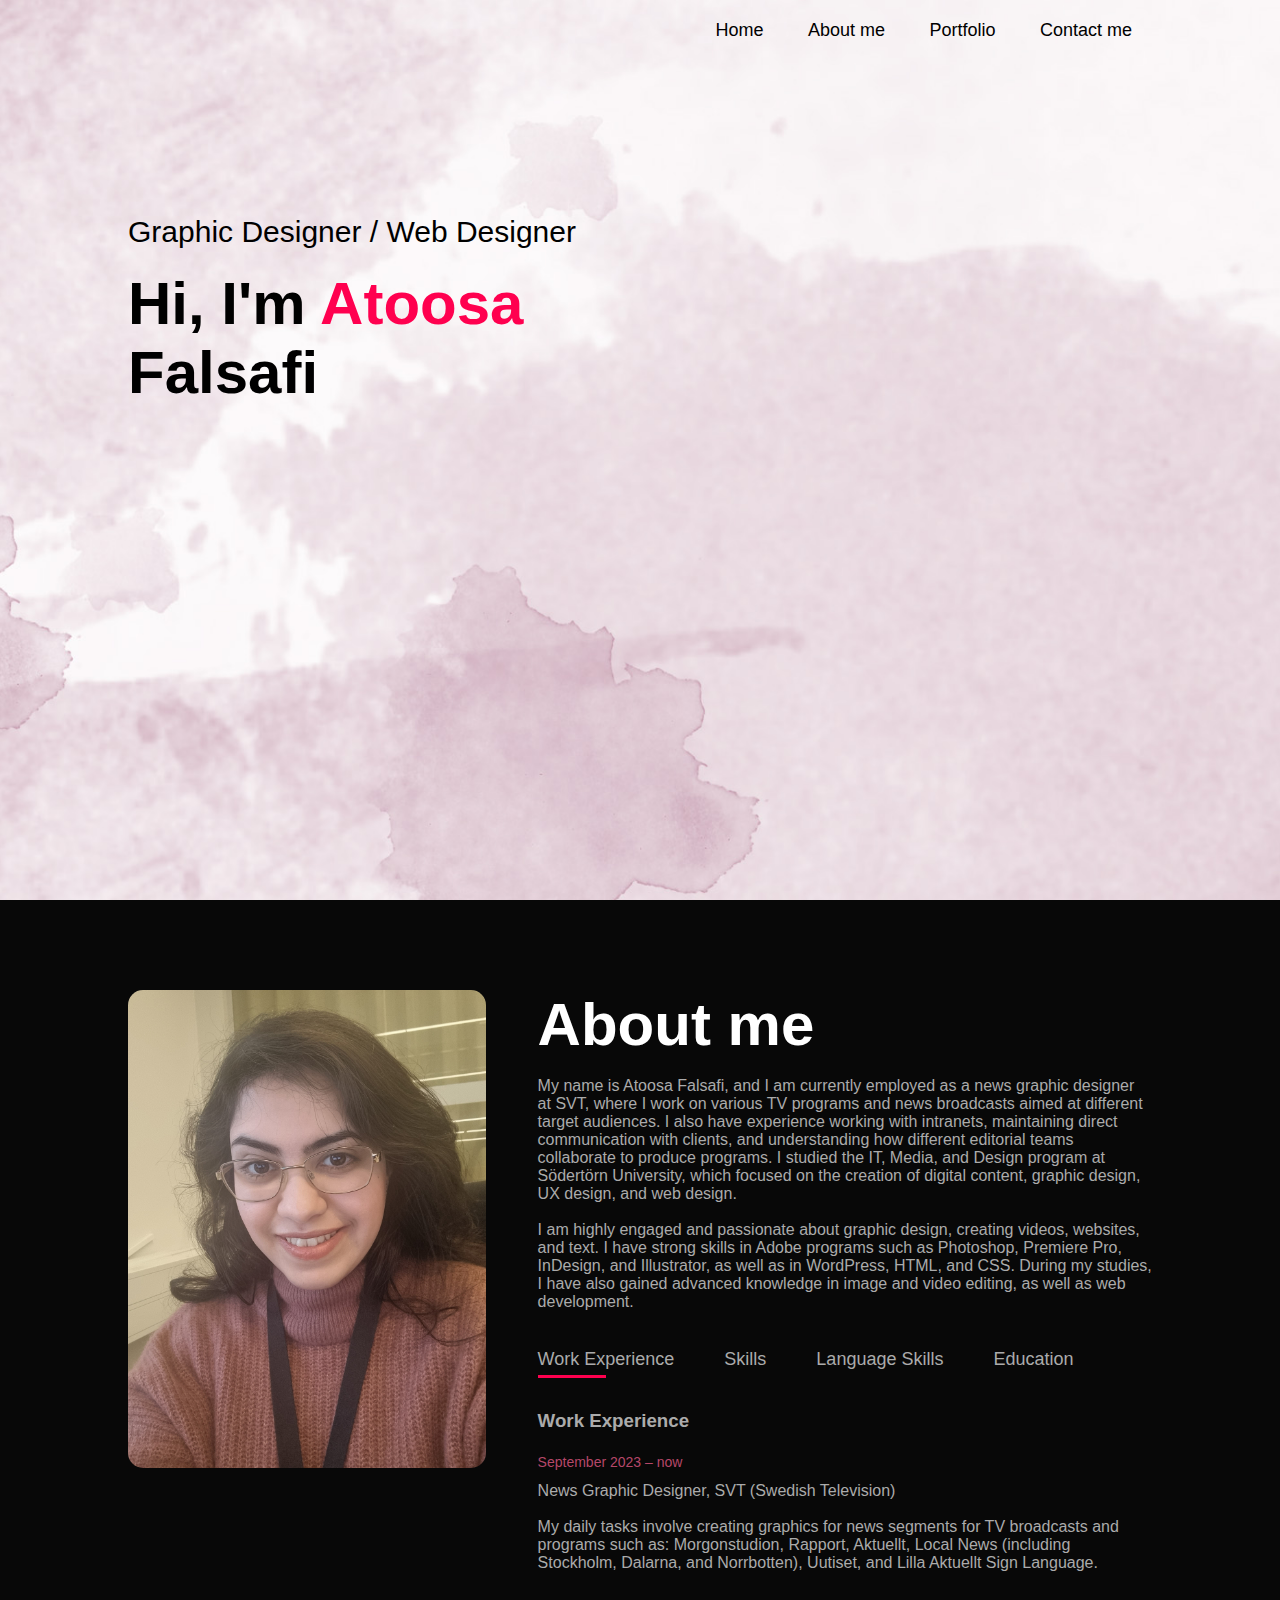
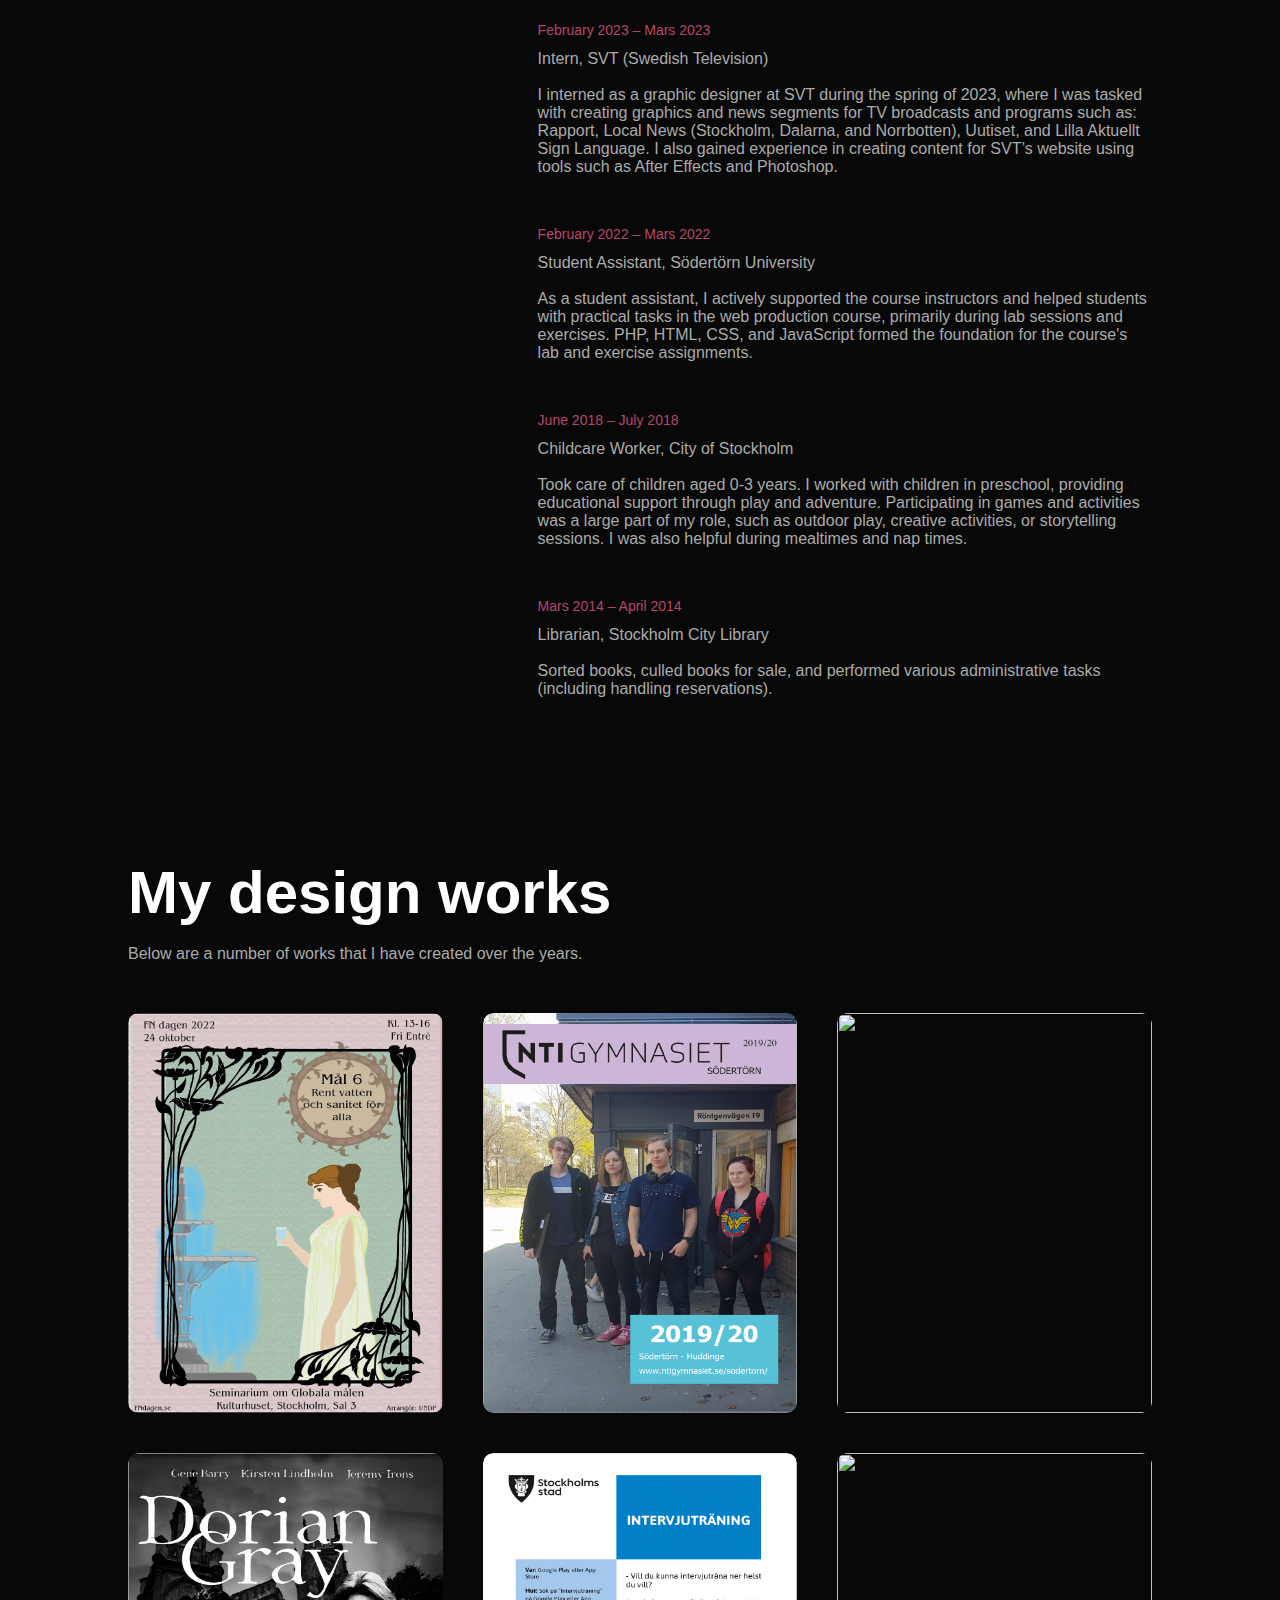
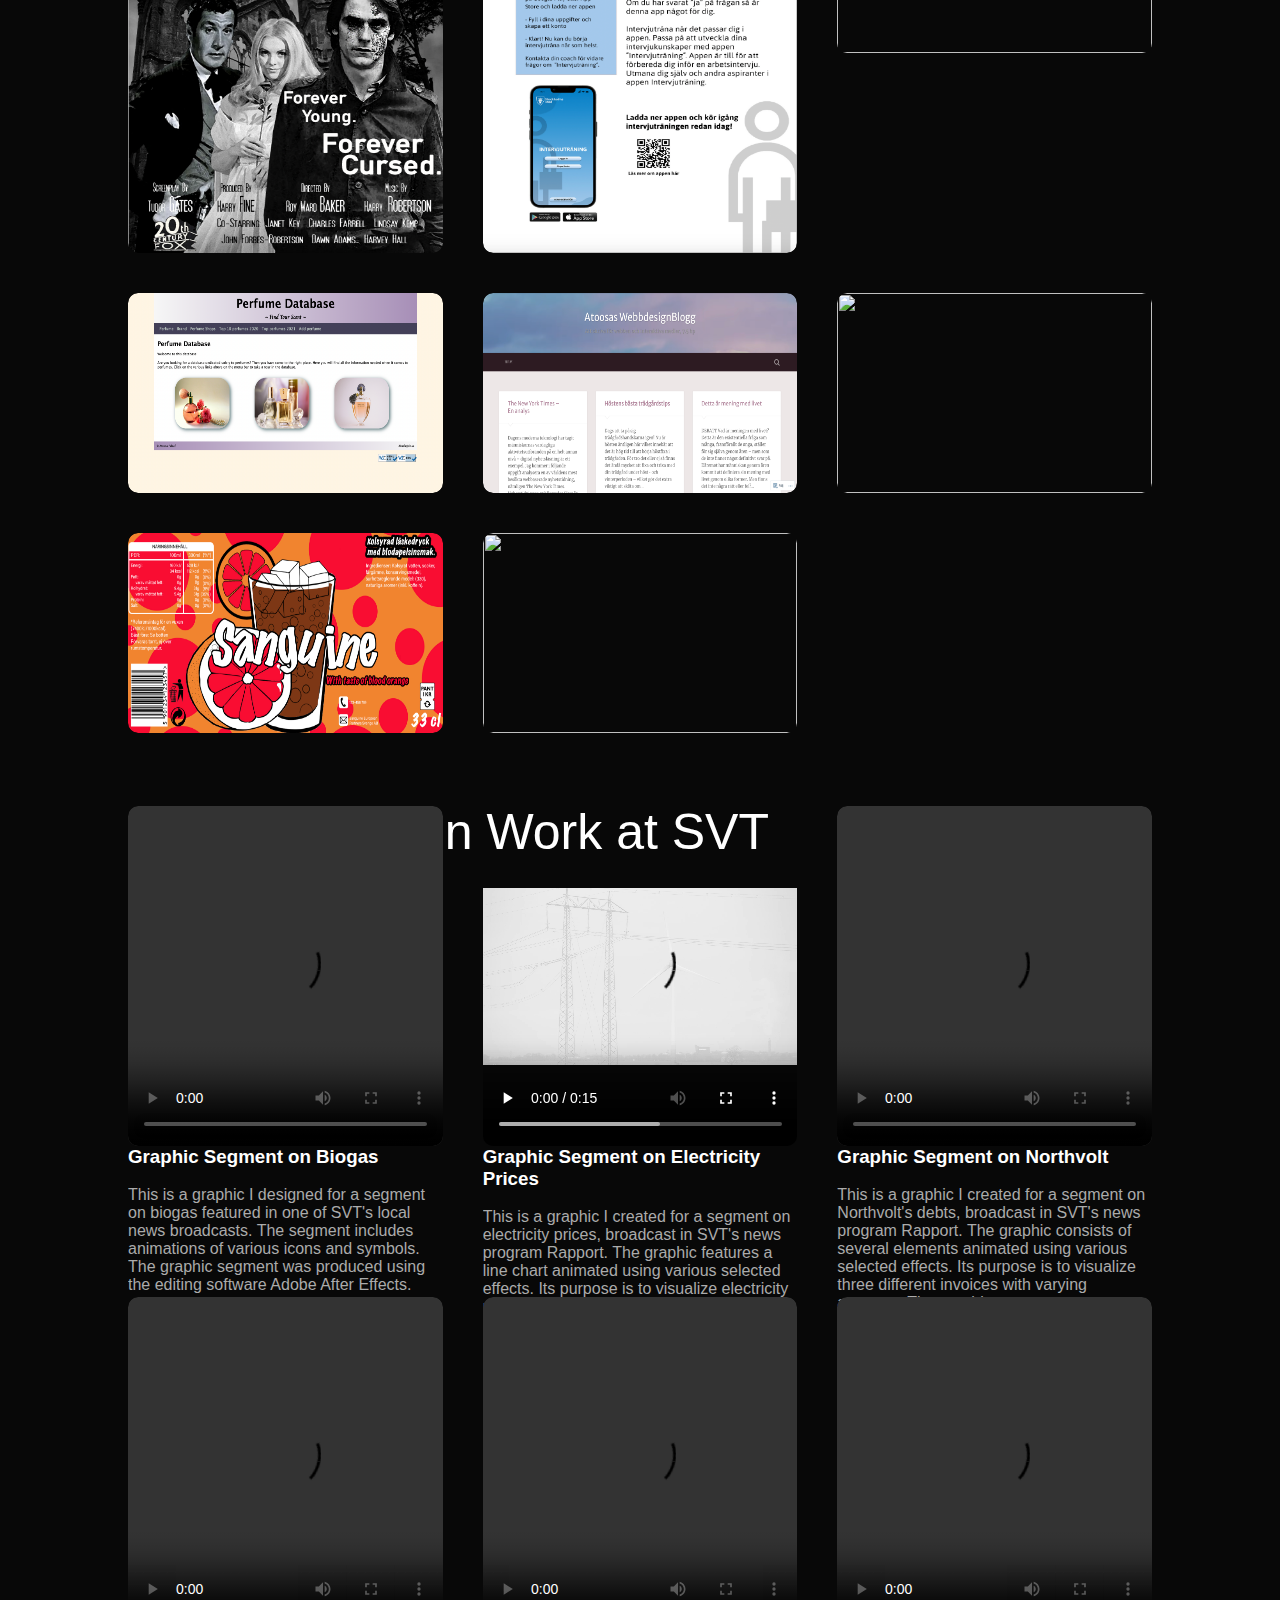
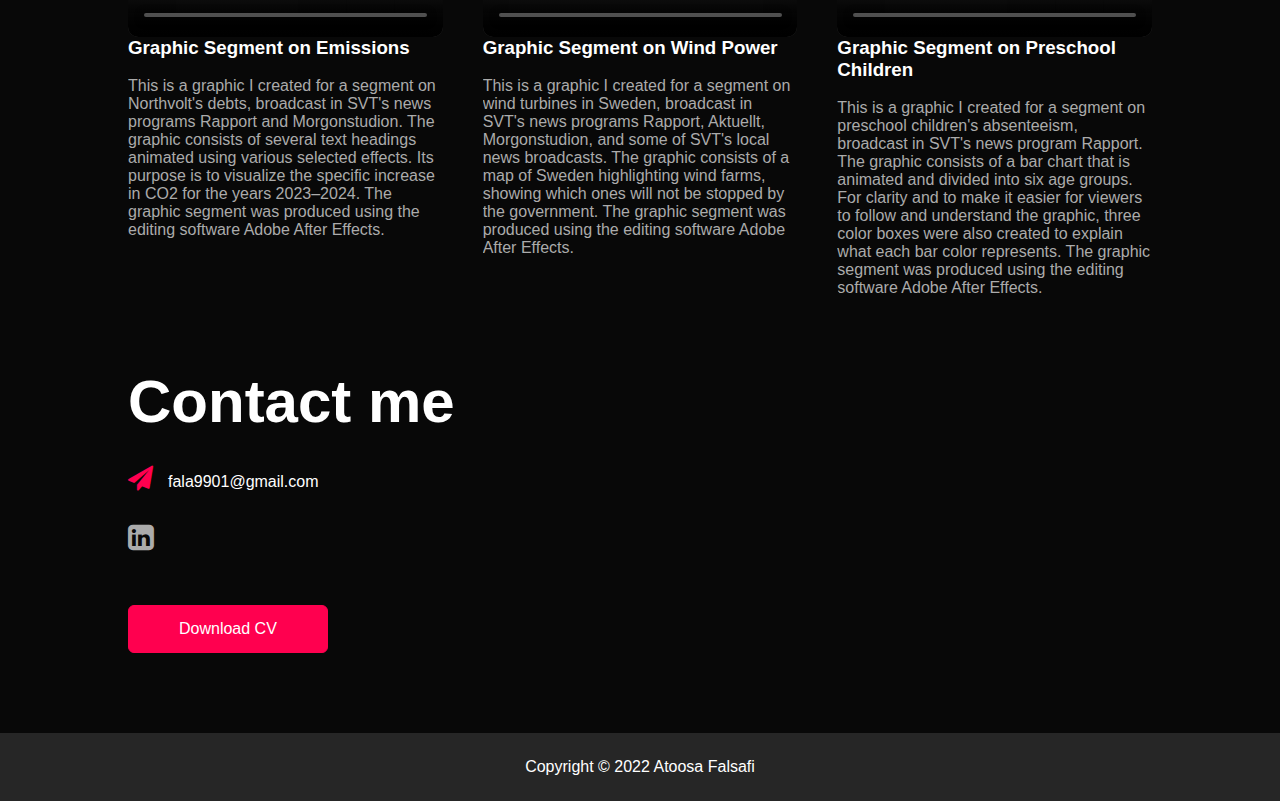
==== commit 38aa0793: "Update index_portfolio_eng.html" ====
--- a/index_portfolio_eng.html
+++ b/index_portfolio_eng.html
@@ -47,6 +47,8 @@
                     <br>
                     I am highly engaged and passionate about graphic design, creating videos, websites, and text. I have strong skills in Adobe programs such as Photoshop, Premiere Pro, InDesign, and Illustrator, as well as in WordPress, HTML, and CSS. During my studies, I have also gained advanced knowledge in image and video editing, as well as web development.</p>
 
+                    <br>
+                    
                     <div class="tab-titles">
                         <p class="tab-links  active-link" onclick="opentab('experience')">Work Experience</p>
                         <p class="tab-links" onclick="opentab('skills')">Skills</p>
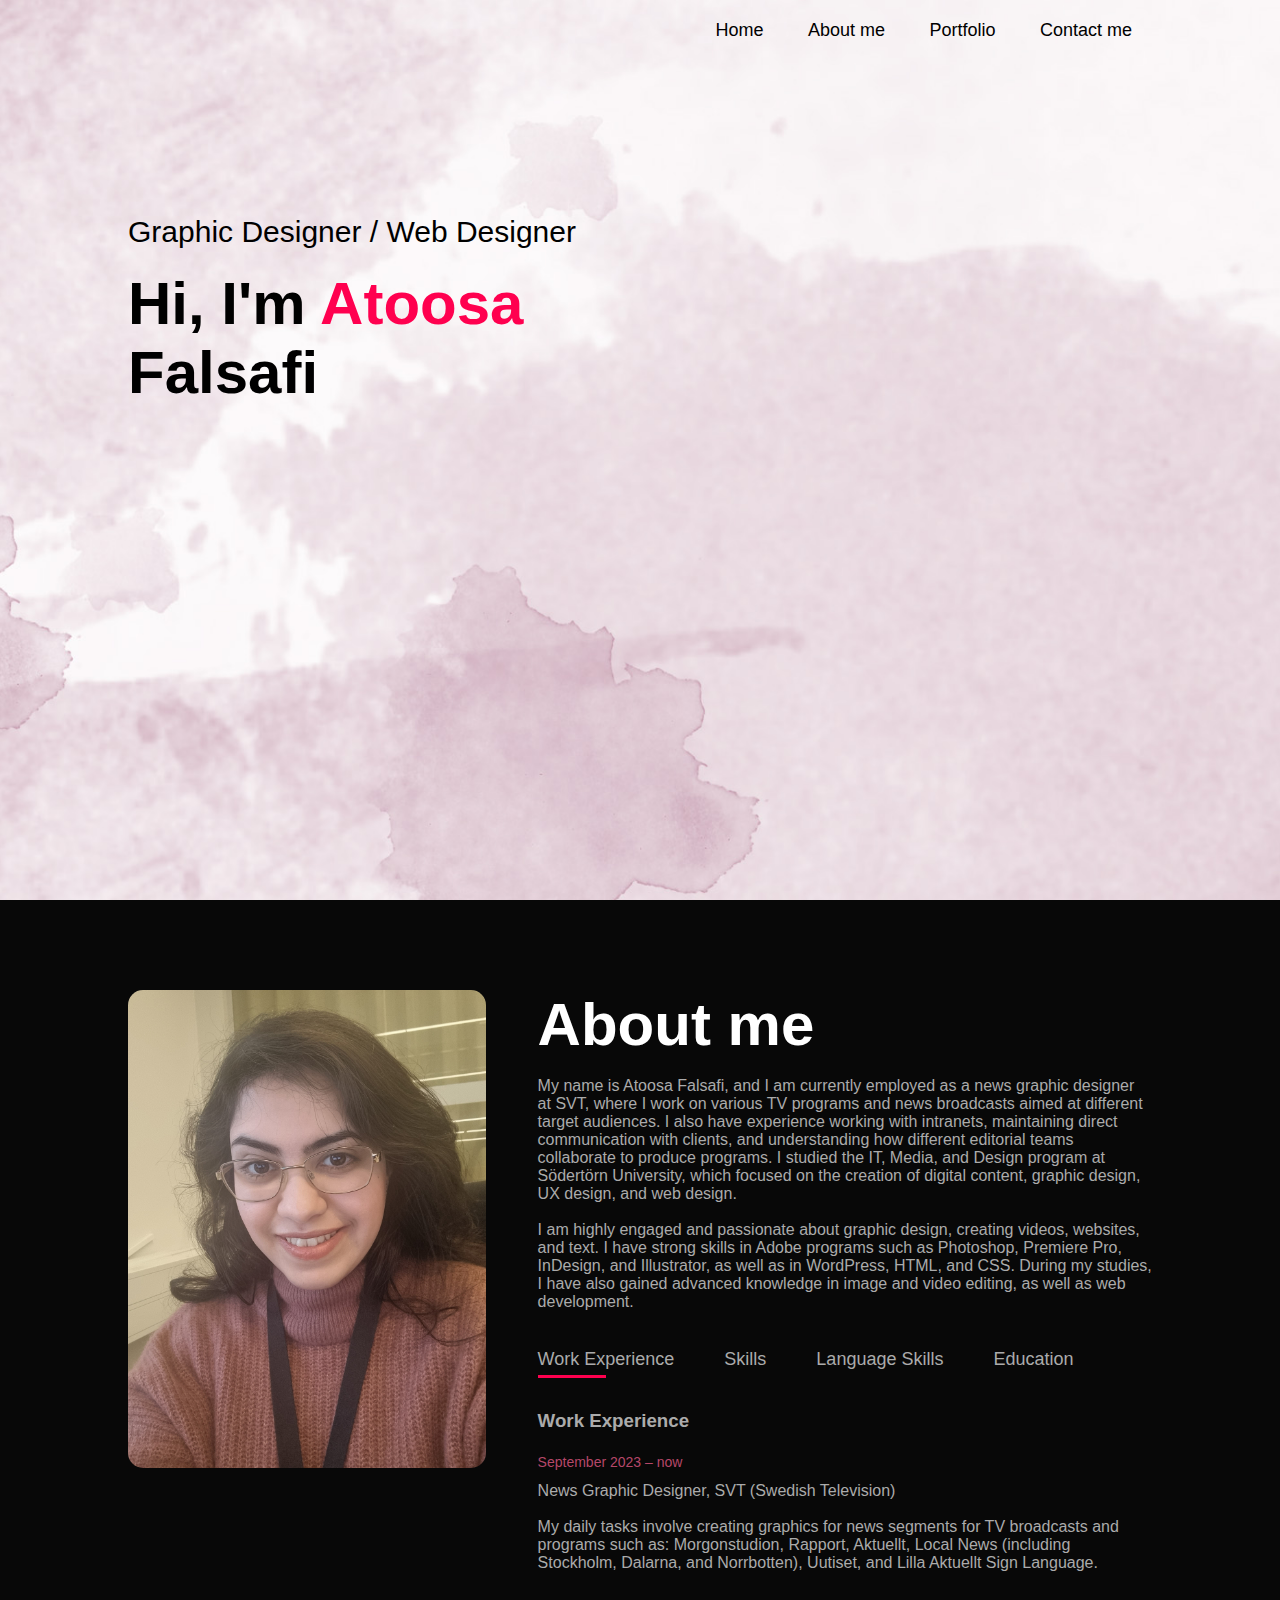
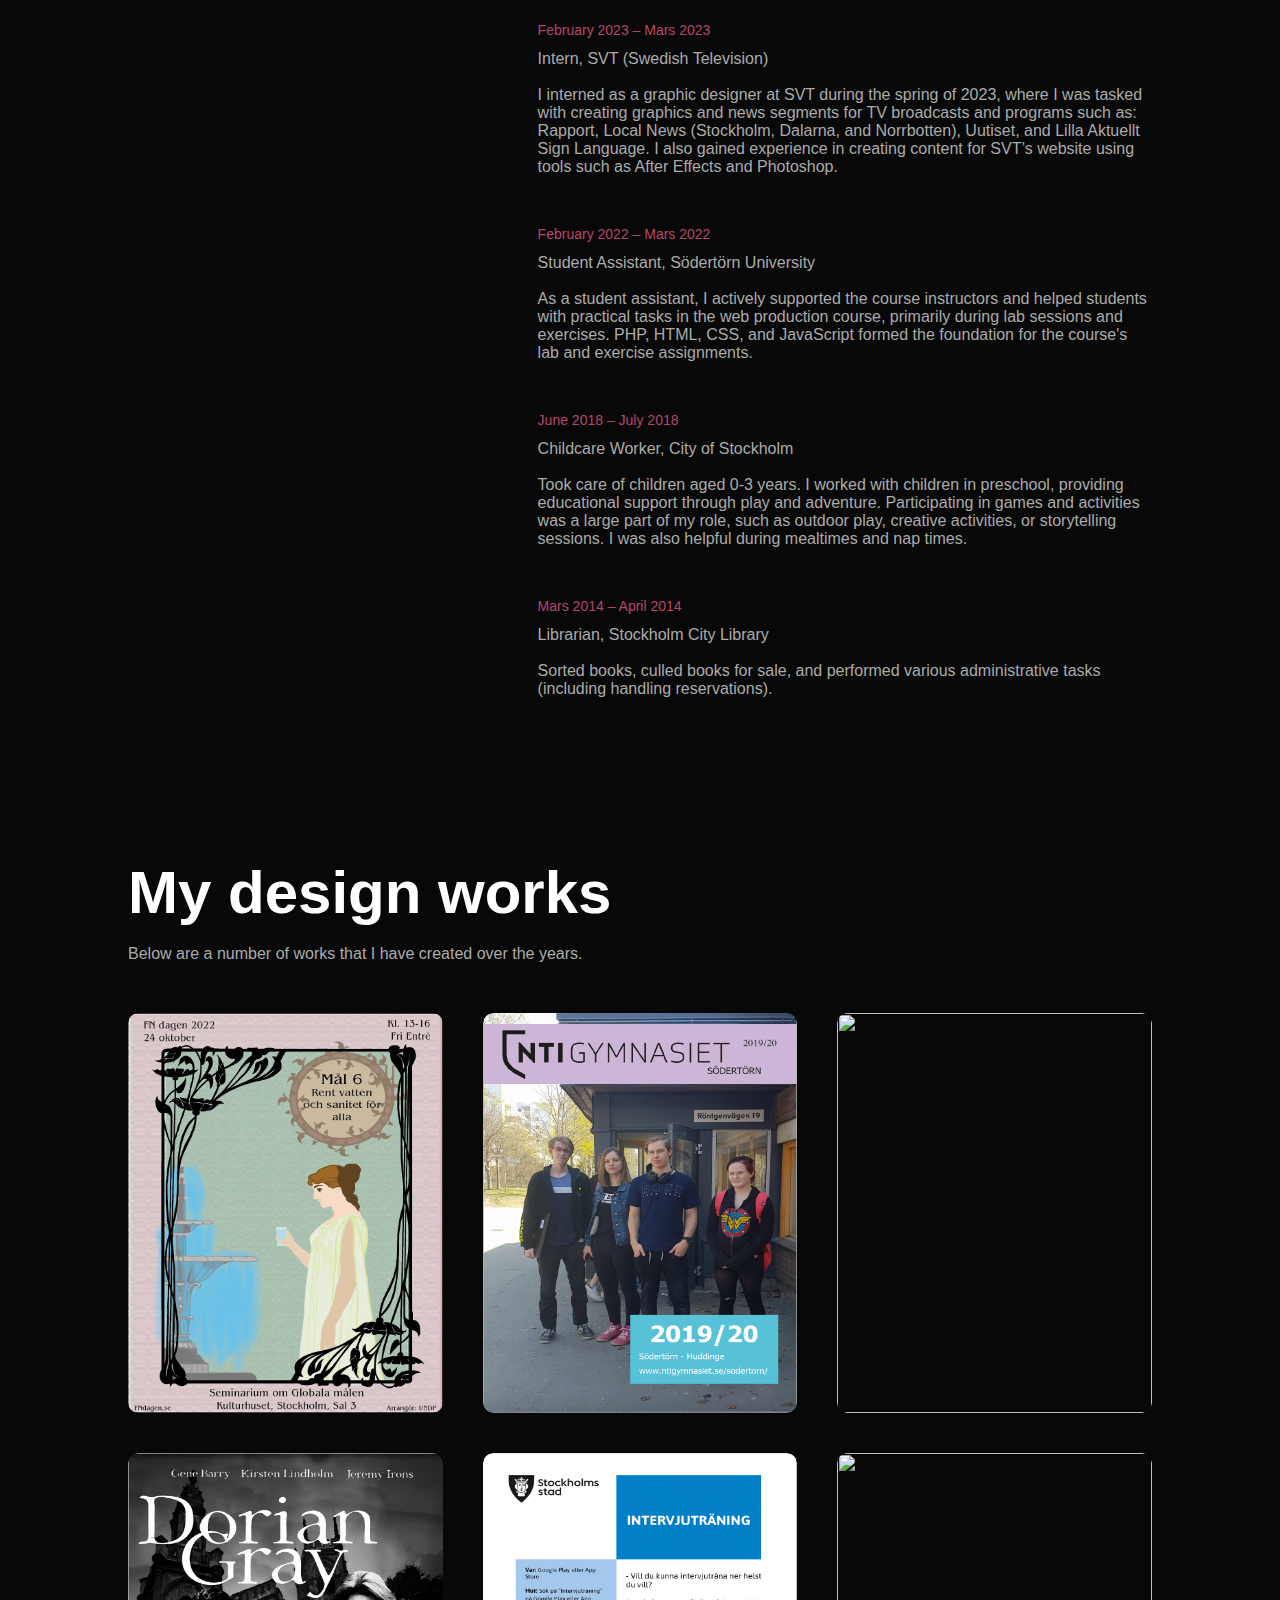
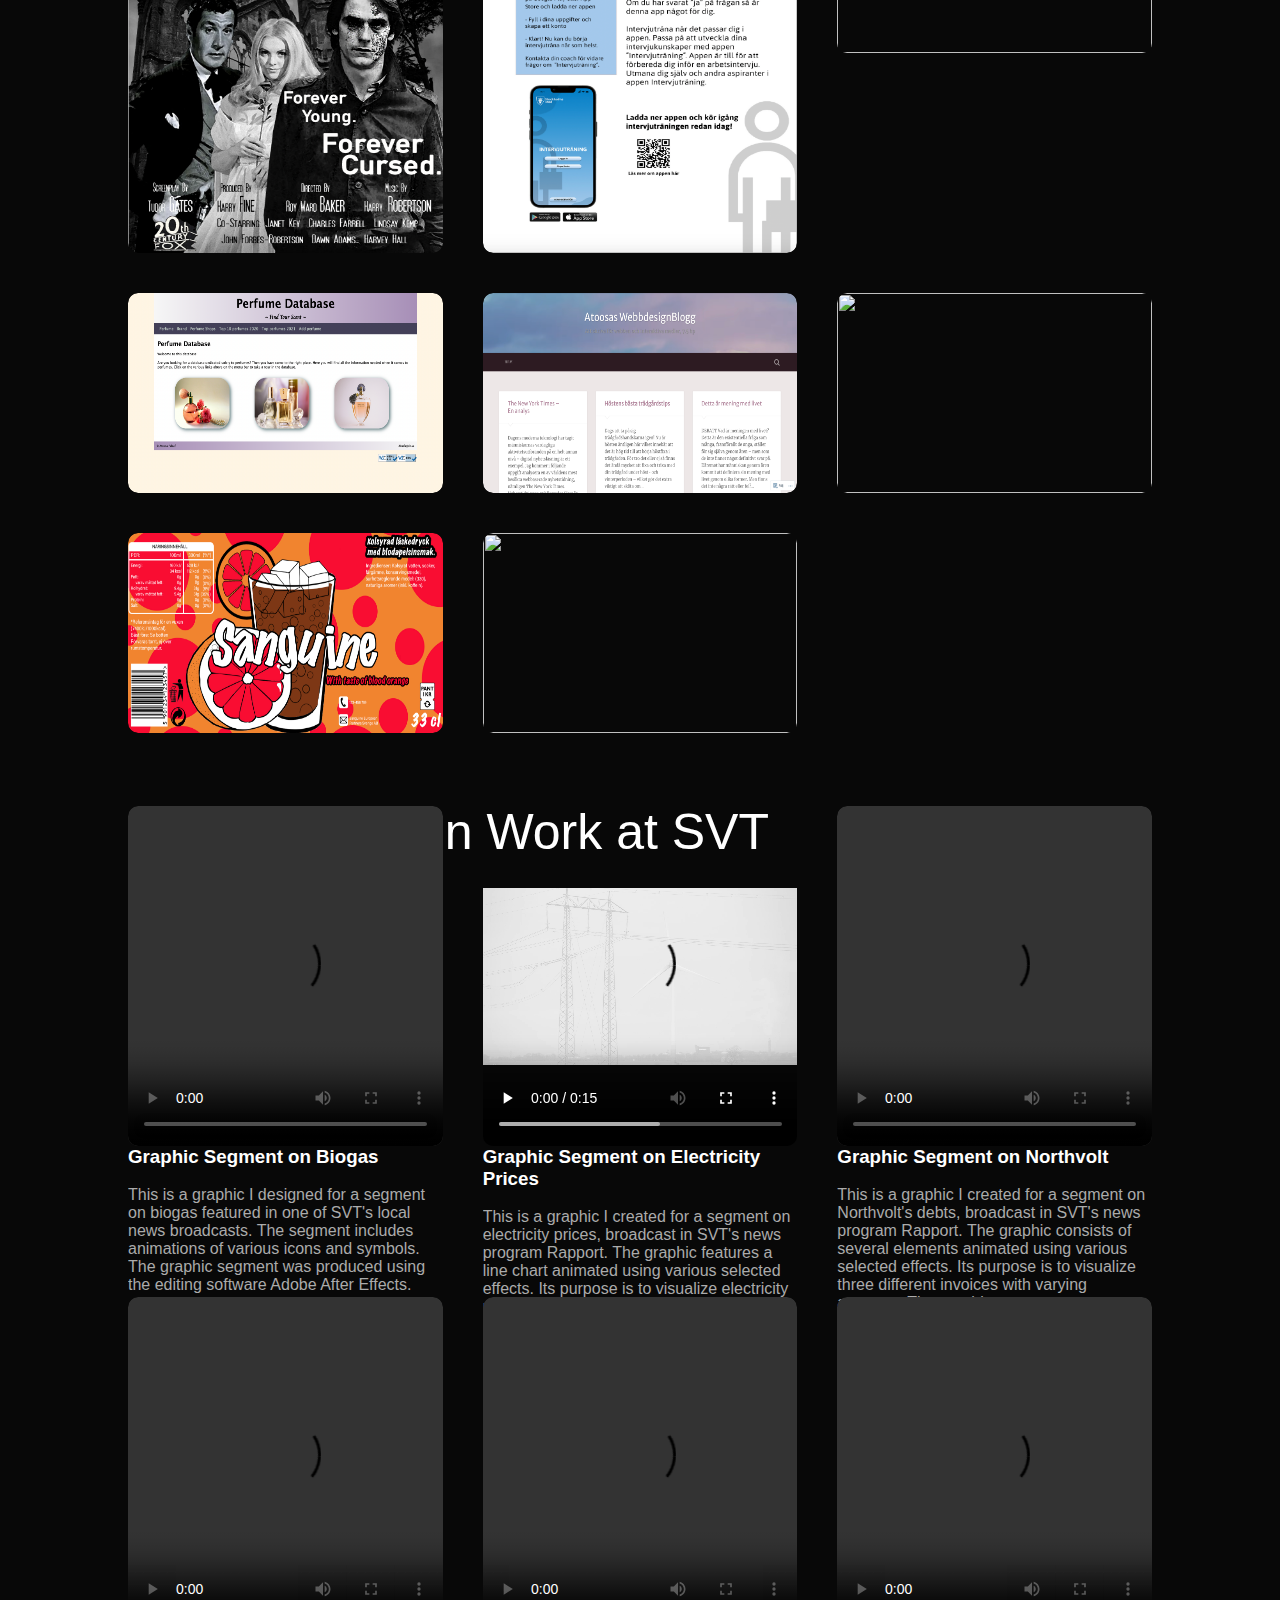
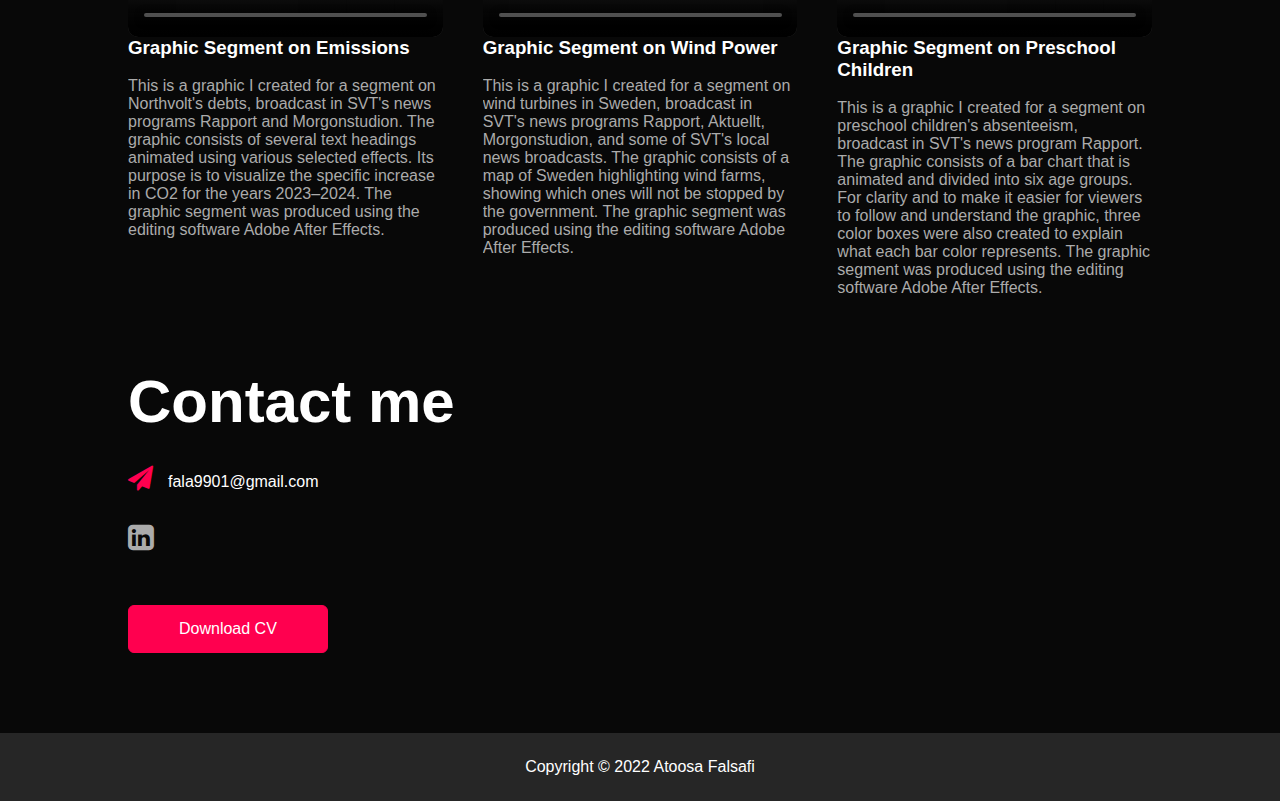
==== commit 5b0db578: "Update index_portfolio_eng.html" ====
--- a/index_portfolio_eng.html
+++ b/index_portfolio_eng.html
@@ -156,7 +156,7 @@
                     <div class="tab-contents" id="education">
                         <ul>
                             <h3>Education</h3>
-                            <li><span>January 2023 - February 2023</span><br>Mobile Services and Interfaces, Independent Course 7.5 ECTS<br>Södertörn University
+                            <li><span>January 2023 – February 2023</span><br>Mobile Services and Interfaces, Independent Course 7.5 ECTS<br>Södertörn University
                                 <br>
                                 <br>
                                 Through theoretical deepening, I learned to critically examine and explore various development opportunities within the field of mobile interfaces. I also learned the different methods and qualitative usability tests for mobile services and interfaces in various contexts.
@@ -164,7 +164,7 @@
 
                             <br>
                             
-                            <li><span>August 2022 - October 2022</span><br>Writing for the Web and Interactive Media, Independent Course 7.5 ECTS<br>Södertörn University
+                            <li><span>August 2022 – October 2022</span><br>Writing for the Web and Interactive Media, Independent Course 7.5 ECTS<br>Södertörn University
                                 <br>
                                 <br>
                                 During the course, I had the opportunity to learn how to express my opinions and communicate effectively through interactive media. In addition, I gained knowledge about the requirements and conditions for writing for the web and other interactive media. Upon completing the course, I acquired both theoretical and practical skills that provide me with the foundation to become a stronger writer.
@@ -172,7 +172,7 @@
 
                             <br>
 
-                            <li><span>June 2022 - August 2022</span><br>Sound Design for Film, Independent Course 7.5 ECTS<br>Blekinge Institute of Technology 
+                            <li><span>June 2022 – August 2022</span><br>Sound Design for Film, Independent Course 7.5 ECTS<br>Blekinge Institute of Technology 
                                 <br>
                                 <br>
                                 The course gives me the opportunity to develop fundamental knowledge in sound systems for, for example, films. 
@@ -180,7 +180,7 @@
 
                             <br>
 
-                            <li><span>August 2020 - June 2023</span><br>IT, Media and Design, Bachelor's Degree with a Major in Media Technology<br>Södertörn University
+                            <li><span>August 2020 – June 2023</span><br>IT, Media and Design, Bachelor's Degree with a Major in Media Technology<br>Södertörn University
                                 <br>
                                 <br>
                                 The program provides me with broad knowledge in the field of media technology, as well as advanced knowledge in design, with opportunities to specialize. The program combines courses on how media and information technology impact individuals and society, with practical components such as UX design, interaction design, web production, media design, and graphic design.
@@ -188,7 +188,7 @@
 
                             <br>
 
-                            <li><span>October 2019 - December 2019</span><br>JavaScript 1<br>Åsö Adult Education Center
+                            <li><span>October 2019 – December 2019</span><br>JavaScript 1<br>Åsö Adult Education Center
                                 <br>
                                 <br>
                                 During the course, I gained basic theoretical and practical knowledge of the JavaScript programming language.
@@ -196,7 +196,7 @@
 
                             <br>
 
-                            <li><span>October 2019 - December 2019</span><br>Web Development 1<br>Åsö Adult Education Center
+                            <li><span>October 2019 – December 2019</span><br>Web Development 1<br>Åsö Adult Education Center
                                 <br>
                                 <br>
                                 In the Web Development 1 course, I gained additional knowledge in building websites for various purposes, focusing primarily on the standards of HTML and CSS, as well as image and media optimization for the web. The final exam was an individual project that involved creating a custom Bootstrap website. 
@@ -204,7 +204,7 @@
 
                             <br>
 
-                            <li><span>August 2016 - Juni 2019</span><br>Aesthetics program, aesthetics and media<br>NTI/IT – High School Södertörn, Huddinge
+                            <li><span>August 2016 – Juni 2019</span><br>Aesthetics program, aesthetics and media<br>NTI/IT – High School Södertörn, Huddinge
                                 <br>
                                 <br>
                                 The Aesthetics and Media specialization provided me with advanced knowledge in digital media from an aesthetic perspective. I also had the opportunity to develop my skills in communicating with digital tools that are relevant in the industry. The focus was on sound, images, and storytelling. This specialization also gave me the chance to experience, interpret, and reflect on digital expressions from various perspectives, as well as to encounter, use, and create digital products.
@@ -212,15 +212,15 @@
 
                             <br>
 
-                            <li><span>August 2012 - June 2015</span><br>Kvickentorpsskolan, Farsta</li>
-
-                            <br>
-
-                            <li><span>August 2007 - June 2012</span><br>Farstaängsskolan, Farsta</li>
-
-                            <br>
-
-                            <li><span>August 2005 - June 2007</span><br>Västbodaskolan, Farsta</li>
+                            <li><span>August 2012 – June 2015</span><br>Kvickentorpsskolan, Farsta</li>
+
+                            <br>
+
+                            <li><span>August 2007 – June 2012</span><br>Farstaängsskolan, Farsta</li>
+
+                            <br>
+
+                            <li><span>August 2005 – June 2007</span><br>Västbodaskolan, Farsta</li>
                         </ul>
                     </div>
                     
